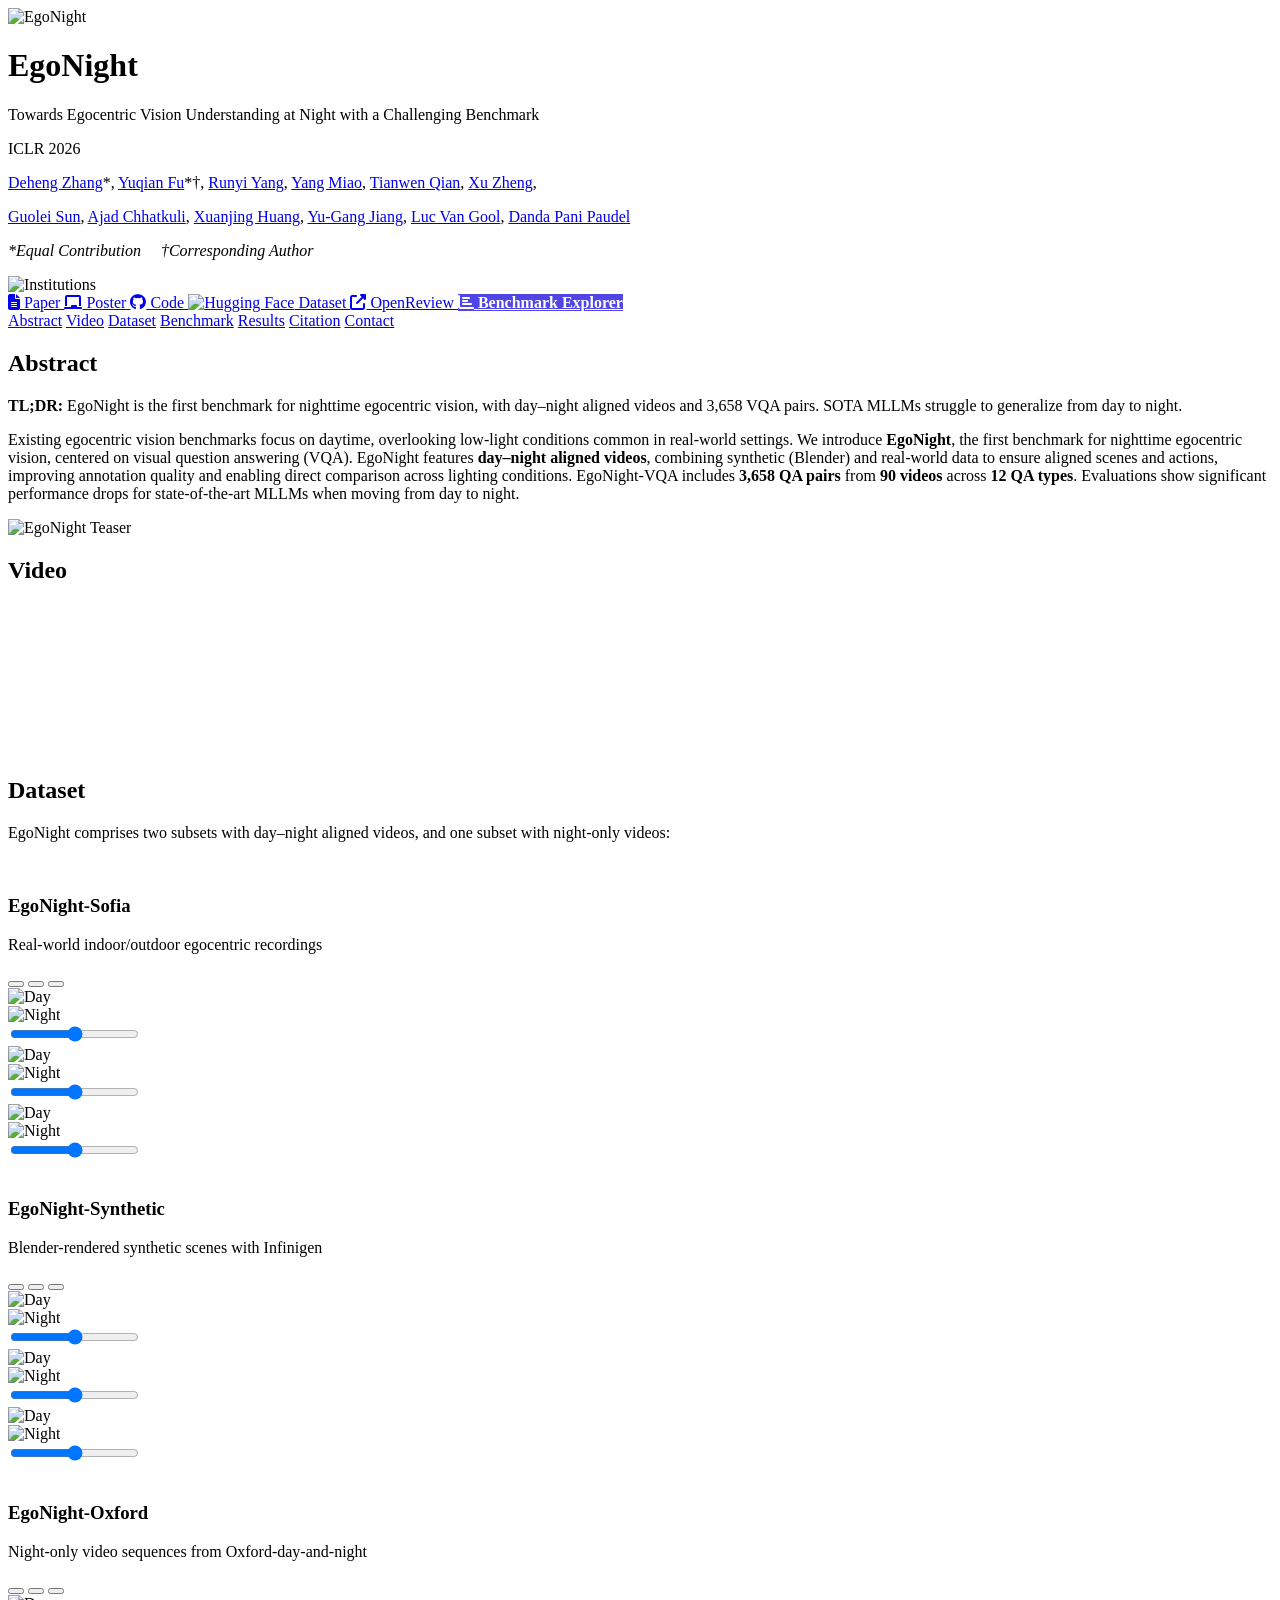
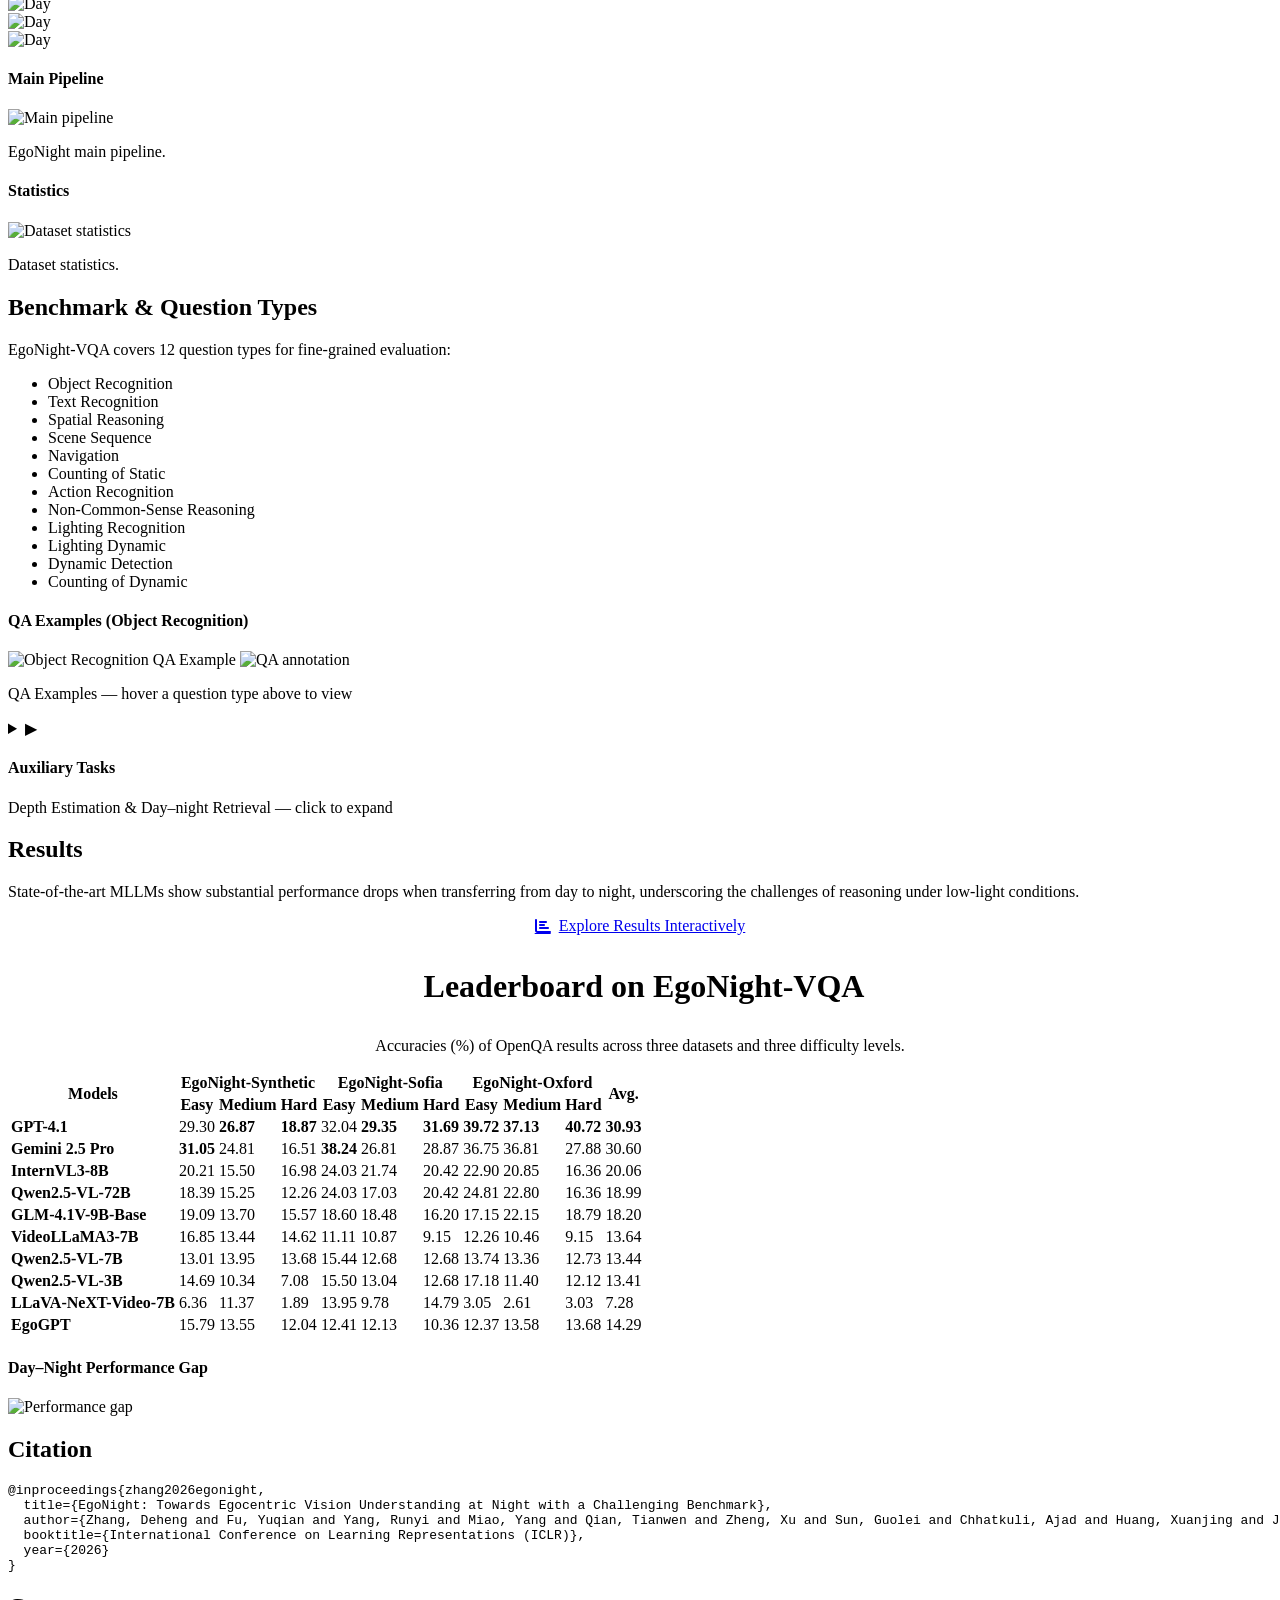
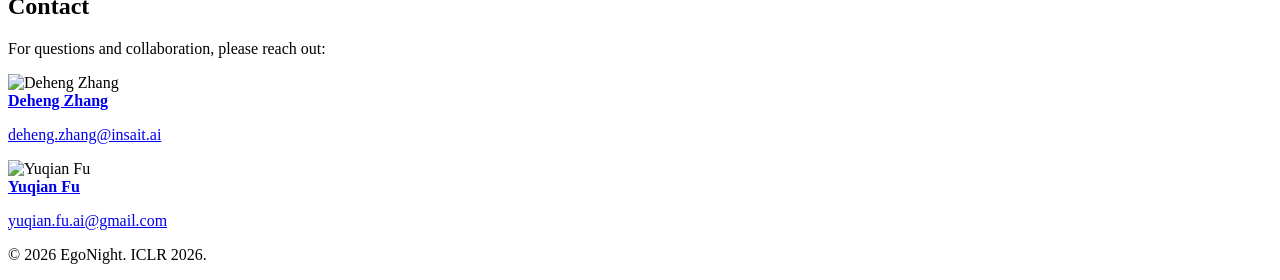
==== index.html @ ee456f4e "Update index.html" ====
<!DOCTYPE html>
<html lang="en">
<head>
  <meta charset="UTF-8">
  <meta name="viewport" content="width=device-width, initial-scale=1.0">
  <title>EgoNight: Towards Egocentric Vision Understanding at Night</title>
  <link rel="icon" href="fig/icon.png" type="image/png">
  <link rel="stylesheet" href="style.css?v=2">
  <link href="https://fonts.googleapis.com/css2?family=Inter:wght@400;500;600;700&display=swap" rel="stylesheet">
  <link rel="stylesheet" href="https://cdnjs.cloudflare.com/ajax/libs/font-awesome/6.5.1/css/all.min.css">
</head>
<body>
  <!-- Hero Section -->
  <header class="hero">
    <div class="hero-content">
      <div class="hero-title-row">
        <img src="fig/icon.png" alt="EgoNight" class="hero-logo">
        <h1>EgoNight</h1>
      </div>
      <p class="hero-subtitle">Towards Egocentric Vision Understanding at Night with a Challenging Benchmark</p>
      <p class="hero-venues">ICLR 2026</p>
      <div class="hero-authors">
        <p><a href="https://dehezhang2.github.io/">Deheng Zhang</a>*, <a href="https://yuqianfu.com/">Yuqian Fu</a>*&dagger;, <a href="https://runyiyang.github.io/">Runyi Yang</a>, <a href="https://y9miao.github.io/">Yang Miao</a>, <a href="https://qiantianwen.github.io/">Tianwen Qian</a>, <a href="https://zhengxujosh.github.io/">Xu Zheng</a>,</p>
        <p><a href="https://guoleisun.github.io/">Guolei Sun</a>, <a href="https://ajadchhatkuli.github.io/">Ajad Chhatkuli</a>, <a href="https://xuanjing-huang.github.io/">Xuanjing Huang</a>, <a href="https://fvl.fudan.edu.cn/people/yugangjiang/">Yu-Gang Jiang</a>, <a href="https://insait.ai/prof-luc-van-gool/">Luc Van Gool</a>, <a href="https://insait.ai/dr-danda-paudel/">Danda Pani Paudel</a></p>
      </div>
      <p class="hero-affiliation"><em>*Equal Contribution &nbsp; &nbsp; &dagger;Corresponding Author</em></p>
      <img src="fig/institute.png" alt="Institutions" class="institute-logo">
      <div class="links">
        <a href="https://arxiv.org/abs/2510.06218" class="link-btn paper" target="_blank">
          <i class="fas fa-file-alt"></i>
          Paper
        </a>
        <a href="poster.html" class="link-btn poster" target="_blank">
          <i class="fas fa-chalkboard"></i>
          Poster
        </a>
        <a href="https://github.com/insait-institute/EgoNight" class="link-btn code" target="_blank">
          <i class="fab fa-github"></i>
          Code
        </a>
        <a href="https://huggingface.co/datasets/INSAIT-Institute/EgoNight/" class="link-btn benchmark" target="_blank">
          <img src="https://huggingface.co/datasets/huggingface/brand-assets/resolve/main/hf-logo.svg" alt="Hugging Face" class="link-btn-logo" width="20" height="20"/>
          Dataset
        </a>
        <a href="https://openreview.net/forum?id=DKD4QbOKBN" class="link-btn openreview" target="_blank">
          <i class="fas fa-external-link-alt"></i>
          OpenReview
        </a>
        <a href="benchmark.html" class="link-btn" style="background:#4f46e5;border:none;color:#fff;font-weight:600;" target="_blank">
          <i class="fas fa-chart-bar"></i>
          Benchmark Explorer
        </a>
      </div>
    </div>
  </header>

  <!-- Navigation -->
  <nav class="nav">
    <a href="#abstract">Abstract</a>
    <a href="#video">Video</a>
    <a href="#dataset">Dataset</a>
    <a href="#benchmark">Benchmark</a>
    <a href="#results">Results</a>
    <a href="#citation">Citation</a>
    <a href="#contact">Contact</a>
  </nav>

  <main>
    <!-- Abstract -->
    <section id="abstract" class="section scroll-reveal revealed">
      <h2>Abstract</h2>
      <p class="tldr"><strong>TL;DR:</strong> EgoNight is the first benchmark for nighttime egocentric vision, with day–night aligned videos and 3,658 VQA pairs. SOTA MLLMs struggle to generalize from day to night.</p>
<p>Existing egocentric vision benchmarks focus on daytime, overlooking low-light conditions common in real-world settings. We introduce <strong>EgoNight</strong>, the first benchmark for nighttime egocentric vision, centered on visual question answering (VQA). EgoNight features <strong>day–night aligned videos</strong>, combining synthetic (Blender) and real-world data to ensure aligned scenes and actions, improving annotation quality and enabling direct comparison across lighting conditions. EgoNight-VQA includes <strong>3,658 QA pairs</strong> from <strong>90 videos</strong> across <strong>12 QA types</strong>. Evaluations show significant performance drops for state-of-the-art MLLMs when moving from day to night.</p>
      <div class="teaser">
        <img src="fig/teaser_v3.png" alt="EgoNight Teaser" class="teaser-img" style="width: 105%; max-width: 900px;">
      </div>
    </section>

    <!-- Video -->
    <section id="video" class="section scroll-reveal">
      <h2>Video</h2>
      <div class="video-container">
        <iframe
          src="https://www.youtube.com/embed/exv3Sx1DAyY"
          title="EgoNight Video"
          frameborder="0"
          allow="accelerometer; autoplay; clipboard-write; encrypted-media; gyroscope; picture-in-picture; web-share"
          allowfullscreen>
        </iframe>
      </div>
    </section>

    <!-- Dataset -->
    <section id="dataset" class="section scroll-reveal">
      <h2>Dataset</h2>
      <p>EgoNight comprises two subsets with day&ndash;night aligned videos, and one subset with night-only videos:</p>
      <div class="dataset-grid">
        <div class="dataset-card-wrapper">
          <div class="dataset-card">
            <div class="dataset-card-content">
              <img src="fig/alexander-nevsky-cathedral.png" alt="" class="dataset-icon" aria-hidden="true">
              <h3>EgoNight-Sofia</h3>
              <p>Real-world indoor/outdoor egocentric recordings</p>
            </div>
            <div class="dataset-card-expand">
            <div class="dataset-tab-dots">
              <button type="button" class="dataset-tab-dot active" aria-label="Overview" data-tab="0"></button>
              <button type="button" class="dataset-tab-dot" aria-label="Day view" data-tab="1"></button>
              <button type="button" class="dataset-tab-dot" aria-label="Night view" data-tab="2"></button>
            </div>
            <div class="dataset-tab-panels">
              <div class="dataset-tab-panel active">
                <div class="comparison-slider">
                  <img src="fig/Apartment1_day.gif" alt="Day" class="comparison-slider-before">
                  <div class="comparison-slider-after">
                    <img src="fig/Apartment1_night.gif" alt="Night" class="comparison-slider-img">
                  </div>
                  <input type="range" min="0" max="100" value="50" class="comparison-slider-input" aria-label="Compare Day and Night">
                  <div class="comparison-slider-handle"></div>
                </div>
              </div>
              <div class="dataset-tab-panel">
                <div class="comparison-slider">
                  <img src="fig/Sofia_day.gif" alt="Day" class="comparison-slider-before">
                  <div class="comparison-slider-after">
                    <img src="fig/Sofia_night.gif" alt="Night" class="comparison-slider-img">
                  </div>
                  <input type="range" min="0" max="100" value="50" class="comparison-slider-input" aria-label="Compare Day and Night">
                  <div class="comparison-slider-handle"></div>
                </div>
              </div>
              <div class="dataset-tab-panel">
                <div class="comparison-slider">
                  <img src="fig/grocery_day.gif" alt="Day" class="comparison-slider-before">
                  <div class="comparison-slider-after">
                    <img src="fig/grocery_night.gif" alt="Night" class="comparison-slider-img">
                  </div>
                  <input type="range" min="0" max="100" value="50" class="comparison-slider-input" aria-label="Compare Day and Night">
                  <div class="comparison-slider-handle"></div>
                </div>
              </div>
            </div>
            </div>
          </div>
        </div>
        <div class="dataset-card-wrapper">
          <div class="dataset-card">
            <div class="dataset-card-content">
              <img src="fig/game-console.png" alt="" class="dataset-icon" aria-hidden="true">
              <h3>EgoNight-Synthetic</h3>
              <p>Blender-rendered synthetic scenes with Infinigen</p>
            </div>
            <div class="dataset-card-expand">
            <div class="dataset-tab-dots">
              <button type="button" class="dataset-tab-dot active" aria-label="Overview" data-tab="0"></button>
              <button type="button" class="dataset-tab-dot" aria-label="Day view" data-tab="1"></button>
              <button type="button" class="dataset-tab-dot" aria-label="Night view" data-tab="2"></button>
            </div>
            <div class="dataset-tab-panels">
              <div class="dataset-tab-panel active">
                <div class="comparison-slider">
                  <img src="fig/synthetic1_day.gif" alt="Day" class="comparison-slider-before">
                  <div class="comparison-slider-after">
                    <img src="fig/synthetic1_night.gif" alt="Night" class="comparison-slider-img">
                  </div>
                  <input type="range" min="0" max="100" value="50" class="comparison-slider-input" aria-label="Compare Day and Night">
                  <div class="comparison-slider-handle"></div>
                </div>
              </div>
              <div class="dataset-tab-panel">
                <div class="comparison-slider">
                  <img src="fig/synthetic2_day.gif" alt="Day" class="comparison-slider-before">
                  <div class="comparison-slider-after">
                    <img src="fig/synthetic2_night.gif" alt="Night" class="comparison-slider-img">
                  </div>
                  <input type="range" min="0" max="100" value="50" class="comparison-slider-input" aria-label="Compare Day and Night">
                  <div class="comparison-slider-handle"></div>
                </div>
              </div>
              <div class="dataset-tab-panel">
                <div class="comparison-slider">
                  <img src="fig/synthetic3_day.gif" alt="Day" class="comparison-slider-before">
                  <div class="comparison-slider-after">
                    <img src="fig/synthetic3_night.gif" alt="Night" class="comparison-slider-img">
                  </div>
                  <input type="range" min="0" max="100" value="50" class="comparison-slider-input" aria-label="Compare Day and Night">
                  <div class="comparison-slider-handle"></div>
                </div>
              </div>
            </div>
            </div>
          </div>
        </div>
        <div class="dataset-card-wrapper">
          <div class="dataset-card">
            <div class="dataset-card-content">
              <img src="fig/oxford.png" alt="" class="dataset-icon" aria-hidden="true">
              <h3>EgoNight-Oxford</h3>
              <p>Night-only video sequences from Oxford-day-and-night</p>
            </div>
            <div class="dataset-card-expand">
            <div class="dataset-tab-dots">
              <button type="button" class="dataset-tab-dot active" aria-label="Overview" data-tab="0"></button>
              <button type="button" class="dataset-tab-dot" aria-label="Day view" data-tab="1"></button>
              <button type="button" class="dataset-tab-dot" aria-label="Night view" data-tab="2"></button>
            </div>
            <div class="dataset-tab-panels">
              <div class="dataset-tab-panel active">
                <div class="comparison-slider">
                  <img src="fig/oxford1_night.gif" alt="Day" class="comparison-slider-before">
                  <!-- <div class="comparison-slider-after">
                    <img src="fig/teaser_v3.png" alt="Night" class="comparison-slider-img">
                  </div>
                  <input type="range" min="0" max="100" value="50" class="comparison-slider-input" aria-label="Compare Day and Night">
                  <div class="comparison-slider-handle"></div> -->
                </div>
              </div>
              <div class="dataset-tab-panel">
                <div class="comparison-slider">
                  <img src="fig/oxford2_night.gif" alt="Day" class="comparison-slider-before">
                  <!-- <div class="comparison-slider-after">
                    <img src="fig/teaser_v3.png" alt="Night" class="comparison-slider-img">
                  </div>
                  <input type="range" min="0" max="100" value="50" class="comparison-slider-input" aria-label="Compare Day and Night">
                  <div class="comparison-slider-handle"></div> -->
                </div>
              </div>
              <div class="dataset-tab-panel">
                <div class="comparison-slider">
                  <img src="fig/oxford3_night.gif" alt="Day" class="comparison-slider-before">
                  <!-- <div class="comparison-slider-after">
                    <img src="fig/teaser_v3.png" alt="Night" class="comparison-slider-img">
                  </div>
                  <input type="range" min="0" max="100" value="50" class="comparison-slider-input" aria-label="Compare Day and Night">
                  <div class="comparison-slider-handle"></div> -->
                </div>
              </div>
            </div>
            </div>
          </div>
        </div>
        
      </div>
      <div class="figure-block">
        <h4>Main Pipeline</h4>
        <img src="fig/main_pipeline.png" alt="Main pipeline" class="wide-img">
        <p class="caption">EgoNight main pipeline.</p>
      </div>
      <div class="figure-block">
        <h4>Statistics</h4>
        <img src="fig/statistics.png" alt="Dataset statistics" class="wide-img">
        <p class="caption">Dataset statistics.</p>
      </div>
      <!-- <div class="figure-block">
        <h4>QA Examples</h4>
        <div class="figure-row">
          <div>
            <img src="fig/QA_examples_Sofia.png" alt="Sofia QA examples" class="figure-img small">
            <p class="caption">EgoNight-Sofia</p>
          </div>
          <div>
            <img src="fig/QA_examples_synthetic.png" alt="Synthetic QA examples" class="figure-img small">
            <p class="caption">EgoNight-Synthetic</p>
          </div>
        </div>
      </div> -->
      <!-- <div class="figure-block">
        <img src="fig/more_synthetic.png" alt="Synthetic examples" class="wide-img">
        <p class="caption">More synthetic day&ndash;night examples.</p>
      </div> -->
    </section>

    <!-- Benchmark -->
    <section id="benchmark" class="section scroll-reveal">
      <h2>Benchmark & Question Types</h2>
      <p>EgoNight-VQA covers 12 question types for fine-grained evaluation:</p>
      <div class="qa-examples-block">
        <ul class="qa-types">
          <li data-qa-image="fig/qa_example_object_recognition.png" class="qa-type-active" >Object Recognition</li>
          <li data-qa-image="fig/qa_example_text_recognition.png" >Text Recognition</li>
          <li data-qa-image="fig/qa_example_spatial_reasoning.png" >Spatial Reasoning</li>
          <li data-qa-image="fig/qa_example_scene_sequence.png" >Scene Sequence</li>
          <li data-qa-image="fig/qa_example_navigation.png" >Navigation</li>
          <li data-qa-image="fig/qa_example_counting_of_static.png" >Counting of Static</li>
          <li data-qa-image="fig/qa_example_action_recognition.png" >Action Recognition</li>
          <li data-qa-image="fig/qa_example_non_common.png" >Non-Common-Sense Reasoning</li>
          <li data-qa-image="fig/qa_example_light_recognition.png" >Lighting Recognition</li>
          <li data-qa-image="fig/qa_example_light_dynamic.png" >Lighting Dynamic</li>
          <li data-qa-image="fig/qa_example_dynamic_detection.png" >Dynamic Detection</li>
          <li data-qa-image="fig/qa_example_counting_of_dynamic.png" >Counting of Dynamic</li>
        </ul>
        <div class="figure-block qa-examples-figure">
          <h4>QA Examples <span class="qa-example-current" id="qa-example-current">(Object Recognition)</span></h4>
          <img src="fig/qa_example_object_recognition.png" alt="Object Recognition QA Example" class="wide-img qa-example-img" data-qa-image="fig/qa_example_object_recognition.png">
          <img src="fig/qa_example_text_recognition.png" alt="Text Recognition QA Example" class="wide-img qa-example-img" data-qa-image="fig/qa_example_text_recognition.png" hidden>
          <img src="fig/qa_example_spatial_reasoning.png" alt="Spatial Reasoning QA Example" class="wide-img qa-example-img" data-qa-image="fig/qa_example_spatial_reasoning.png" hidden>
          <img src="fig/qa_example_scene_sequence.png" alt="Scene Sequence QA Example" class="wide-img qa-example-img" data-qa-image="fig/qa_example_scene_sequence.png" hidden>
          <img src="fig/qa_example_navigation.png" alt="Navigation QA Example" class="wide-img qa-example-img" data-qa-image="fig/qa_example_navigation.png" hidden>
          <img src="fig/qa_example_counting_of_static.png" alt="Counting of Static QA Example" class="wide-img qa-example-img" data-qa-image="fig/qa_example_counting_of_static.png" hidden>
          <img src="fig/qa_example_action_recognition.png" alt="Action Recognition QA Example" class="wide-img qa-example-img" data-qa-image="fig/qa_example_action_recognition.png" hidden>
          <img src="fig/qa_example_non_common.png" alt="Non-Common-Sense Reasoning QA Example" class="wide-img qa-example-img" data-qa-image="fig/qa_example_non_common.png" hidden>
          <img src="fig/qa_example_light_recognition.png" alt="Lighting Recognition QA Example" class="wide-img qa-example-img" data-qa-image="fig/qa_example_light_recognition.png" hidden>
          <img src="fig/qa_example_light_dynamic.png" alt="Lighting Dynamic QA Example" class="wide-img qa-example-img" data-qa-image="fig/qa_example_light_dynamic.png" hidden>
          <img src="fig/qa_example_dynamic_detection.png" alt="Dynamic Detection QA Example" class="wide-img qa-example-img" data-qa-image="fig/qa_example_dynamic_detection.png" hidden>
          <img src="fig/qa_example_counting_of_dynamic.png" alt="Counting of Dynamic QA Example" class="wide-img qa-example-img" data-qa-image="fig/qa_example_counting_of_dynamic.png" hidden>
          <img src="fig/qa_example_annotation.png" alt="QA annotation" class="wide-img qa-example-annotation">
          <p class="caption">QA Examples — hover a question type above to view</p>
        </div>
      </div>
      <details class="collapsible-block figure-block">
        <summary class="collapsible-summary">
          <span class="collapsible-title-row">
            <span class="collapsible-arrow">▶</span>
            <h4>Auxiliary Tasks</h4>
          </span>
          <span class="collapsible-hint">Depth Estimation &amp; Day–night Retrieval — click to expand</span>
        </summary>
        <div class="collapsible-content">
          <p>
            Beyond VQA, EgoNight introduces two auxiliary tasks: <strong>egocentric depth estimation at night</strong> and <strong>day&ndash;night correspondence retrieval</strong> (evaluated on EgoNight-Synthetic only for depth, with ground-truth available from Blender-rendered scenes).
          </p>

          <h4 style="margin-top: 2rem;">Depth Estimation</h4>
          <p>
            We estimate scene geometry from monocular egocentric frames by predicting depth and inpainting regions occluded by the wearer, yielding a complete background depth map.
          </p>
          <div class="figure-row">
            <div class="figure-col">
              <img src="fig/Depth_synthetic.png" alt="Synthetic depth estimation" class="figure-img">
              <p class="caption">Egocentric depth estimation at night on EgoNight-Synthetic.</p>
            </div>
          </div>

          <h4 style="margin-top: 2rem;">Retrieval (Spatial &amp; Temporal)</h4>
          <p>
            We perform cross-condition (day&ndash;night) retrieval using features robust to illumination changes: <strong>spatial retrieval</strong> matches frames from the same location, while <strong>temporal retrieval</strong> aligns frames corresponding to the same moment in time.
          </p>
          <div class="figure-row">
            <div class="figure-col">
              <img src="fig/SpatialRetrievalQualitative.png" alt="Spatial retrieval" class="figure-img">
              <p class="caption">Day&ndash;night correspondence retrieval qualitative results.</p>
            </div>
          </div>
        </div>
      </details>
    </section>

    <!-- Results -->
    <section id="results" class="section section--wide scroll-reveal">
      <h2>Results</h2>
      <p>State-of-the-art MLLMs show substantial performance drops when transferring from day to night, underscoring the challenges of reasoning under low-light conditions.</p>
      
      <div style="text-align:center;margin-bottom:1rem">
        <a href="benchmark.html" class="btn" target="_blank" style="display:inline-flex;align-items:center;gap:8px;">
          <i class="fas fa-chart-bar"></i> Explore Results Interactively
        </a>
      </div>
      <div class="table-card scroll-animate">
        <div class="table-header">
          <h3 style="font-size: 2rem; display: flex; align-items: center; justify-content: center; gap: 0.5rem;"><img src="fig/icon.png" alt="" class="leaderboard-logo" aria-hidden="true">Leaderboard on EgoNight-VQA</h3>
          <p class="table-caption" style="text-align:center;">Accuracies (%) of OpenQA results across three datasets and three difficulty levels.</p>
        </div>
        <div class="table-wrapper">
          <table class="results-table">
            <colgroup>
              <col class="col-models">
              <col class="col-easy">
              <col class="col-mid">
              <col class="col-hard">
              <col class="col-easy">
              <col class="col-mid">
              <col class="col-hard">
              <col class="col-easy">
              <col class="col-mid">
              <col class="col-hard">
              <col class="col-avg">
            </colgroup>
            <thead>
              <tr>
                <th rowspan="2" class="col-models">Models</th>
                <th colspan="3" class="col-group"><img src="fig/game-console.png" alt="" class="dataset-header-icon">EgoNight-Synthetic</th>
                <th colspan="3" class="col-group"><img src="fig/alexander-nevsky-cathedral.png" alt="" class="dataset-header-icon">EgoNight-Sofia</th>
                <th colspan="3" class="col-group"><img src="fig/oxford.png" alt="" class="dataset-header-icon">EgoNight-Oxford</th>
                <th rowspan="2" class="col-avg">Avg.</th>
              </tr>
              <tr>
                <th class="col-sub">Easy</th>
                <th class="col-sub">Medium</th>
                <th class="col-sub">Hard</th>
                <th class="col-sub">Easy</th>
                <th class="col-sub">Medium</th>
                <th class="col-sub">Hard</th>
                <th class="col-sub">Easy</th>
                <th class="col-sub">Medium</th>
                <th class="col-sub">Hard</th>
              </tr>
            </thead>
            <tbody>
              <tr class="row-closed-source best-closed">
                <td><img src="fig/chatgpt-logo-chat-gpt-icon-on-white-background-free-vector.jpg" alt="" class="model-icon"><strong>GPT-4.1</strong></td>
                <td>29.30</td>
                <td class="highlight-red"><strong>26.87</strong></td>
                <td class="highlight-red"><strong>18.87</strong></td>
                <td>32.04</td>
                <td class="highlight-red"><strong>29.35</strong></td>
                <td class="highlight-red"><strong>31.69</strong></td>
                <td class="highlight-red"><strong>39.72</strong></td>
                <td class="highlight-red"><strong>37.13</strong></td>
                <td class="highlight-red"><strong>40.72</strong></td>
                <td class="highlight-red"><strong>30.93</strong></td>
              </tr>
              <tr class="row-closed-source">
                <td><img src="fig/gemini-color.png" alt="" class="model-icon"><strong>Gemini 2.5 Pro</strong></td>
                <td class="highlight-red"><strong>31.05</strong></td>
                <td>24.81</td>
                <td>16.51</td>
                <td class="highlight-red"><strong>38.24</strong></td>
                <td>26.81</td>
                <td>28.87</td>
                <td>36.75</td>
                <td>36.81</td>
                <td>27.88</td>
                <td>30.60</td>
              </tr>
              <tr class="row-open-source best-open">
                <td><img src="fig/internvl.jpg" alt="" class="model-icon"><strong>InternVL3-8B</strong></td>
                <td class="highlight-green">20.21</td>
                <td class="highlight-green">15.50</td>
                <td class="highlight-green">16.98</td>
                <td class="highlight-green">24.03</td>
                <td class="highlight-green">21.74</td>
                <td class="highlight-green">20.42</td>
                <td>22.90</td>
                <td>20.85</td>
                <td>16.36</td>
                <td class="highlight-green">20.06</td>
              </tr>
              <tr class="row-open-source">
                <td><img src="fig/qwen-color.png" alt="" class="model-icon"><strong>Qwen2.5-VL-72B</strong></td>
                <td>18.39</td>
                <td>15.25</td>
                <td>12.26</td>
                <td class="highlight-green">24.03</td>
                <td>17.03</td>
                <td class="highlight-green">20.42</td>
                <td class="highlight-green">24.81</td>
                <td class="highlight-green">22.80</td>
                <td>16.36</td>
                <td>18.99</td>
              </tr>
              <tr class="row-open-source">
                <td><img src="fig/glm.png" alt="" class="model-icon"><strong>GLM-4.1V-9B-Base</strong></td>
                <td>19.09</td>
                <td>13.70</td>
                <td>15.57</td>
                <td>18.60</td>
                <td>18.48</td>
                <td>16.20</td>
                <td>17.15</td>
                <td>22.15</td>
                <td class="highlight">18.79</td>
                <td>18.20</td>
              </tr>
              <tr class="row-open-source">
                <td><img src="fig/llama.png" alt="" class="model-icon"><strong>VideoLLaMA3-7B</strong></td>
                <td>16.85</td>
                <td>13.44</td>
                <td>14.62</td>
                <td>11.11</td>
                <td>10.87</td>
                <td>9.15</td>
                <td>12.26</td>
                <td>10.46</td>
                <td>9.15</td>
                <td>13.64</td>
              </tr>
              <tr class="row-open-source">
                <td><img src="fig/qwen-color.png" alt="" class="model-icon"><strong>Qwen2.5-VL-7B</strong></td>
                <td>13.01</td>
                <td>13.95</td>
                <td>13.68</td>
                <td>15.44</td>
                <td>12.68</td>
                <td>12.68</td>
                <td>13.74</td>
                <td>13.36</td>
                <td>12.73</td>
                <td>13.44</td>
              </tr>
              <tr class="row-open-source">
                <td><img src="fig/qwen-color.png" alt="" class="model-icon"><strong>Qwen2.5-VL-3B</strong></td>
                <td>14.69</td>
                <td>10.34</td>
                <td>7.08</td>
                <td>15.50</td>
                <td>13.04</td>
                <td>12.68</td>
                <td>17.18</td>
                <td>11.40</td>
                <td>12.12</td>
                <td>13.41</td>
              </tr>
              <tr class="row-open-source">
                <td><img src="fig/llava.webp" alt="" class="model-icon"><strong>LLaVA-NeXT-Video-7B</strong></td>
                <td>6.36</td>
                <td>11.37</td>
                <td>1.89</td>
                <td>13.95</td>
                <td>9.78</td>
                <td>14.79</td>
                <td>3.05</td>
                <td>2.61</td>
                <td>3.03</td>
                <td>7.28</td>
              </tr>
              <tr class="row-egocentric best-egocentric">
                <td><img src="fig/egogpt.png" alt="" class="model-icon"><strong>EgoGPT</strong></td>
                <td class="highlight-blue">15.79</td>
                <td class="highlight-blue">13.55</td>
                <td class="highlight-blue">12.04</td>
                <td class="highlight-blue">12.41</td>
                <td class="highlight-blue">12.13</td>
                <td class="highlight-blue">10.36</td>
                <td class="highlight-blue">12.37</td>
                <td class="highlight-blue">13.58</td>
                <td class="highlight-blue">13.68</td>
                <td class="highlight-blue">14.29</td>
              </tr>
            </tbody>
          </table>
        </div>
      </div>

      <div class="figure-block">
        <h4>Day&ndash;Night Performance Gap</h4>
        <img src="fig/new_gap.png" alt="Performance gap" class="wide-img">
      </div>
    </section>

    <!-- Citation -->
    <section id="citation" class="section scroll-reveal">
      <h2>Citation</h2>
      <pre class="bibtex"><code>@inproceedings{zhang2026egonight,
  title={EgoNight: Towards Egocentric Vision Understanding at Night with a Challenging Benchmark},
  author={Zhang, Deheng and Fu, Yuqian and Yang, Runyi and Miao, Yang and Qian, Tianwen and Zheng, Xu and Sun, Guolei and Chhatkuli, Ajad and Huang, Xuanjing and Jiang, Yu-Gang and Van Gool, Luc and Paudel, Danda Pani},
  booktitle={International Conference on Learning Representations (ICLR)},
  year={2026}
}</code></pre>
    </section>

    <!-- Contact -->
    <section id="contact" class="section scroll-reveal">
      <h2>Contact</h2>
      <p>For questions and collaboration, please reach out:</p>
      <div class="contact-grid">
        <div class="contact-card">
          <img src="https://dehezhang2.github.io/images/profile.png" alt="Deheng Zhang" class="contact-photo">
          <div class="contact-info">
            <strong><a href="https://dehezhang2.github.io/">Deheng Zhang</a></strong>
            <p><a href="mailto:deheng.zhang@insait.ai">deheng.zhang@insait.ai</a></p>
          </div>
        </div>
        <div class="contact-card">
          <img src="https://yuqianfu.com/images/profile.png" alt="Yuqian Fu" class="contact-photo">
          <div class="contact-info">
            <strong><a href="https://yuqianfu.com/">Yuqian Fu</a></strong>
            <p><a href="mailto:yuqian.fu.ai@gmail.com">yuqian.fu.ai@gmail.com</a></p>
          </div>
        </div>
      </div>
    </section>
  </main>

  <footer>
    <p>&copy; 2026 EgoNight. ICLR 2026.</p>
  </footer>
  <script>
    (function() {
      // QA examples: hover to show corresponding image
      (function() {
        var qaItems = document.querySelectorAll('.qa-types li[data-qa-image]');
        var firstLi = qaItems[0];
        function setQaExample(li) {
          var qaCurrent = document.getElementById('qa-example-current');
          var qaImgs = document.querySelectorAll('.qa-examples-figure .qa-example-img');
          if (!li || !qaImgs.length) return;
          var src = li.getAttribute('data-qa-image');
          var label = li.textContent.trim();
          qaImgs.forEach(function(img) {
            if (img.getAttribute('data-qa-image') === src) {
              img.removeAttribute('hidden');
            } else {
              img.setAttribute('hidden', '');
            }
          });
          if (qaCurrent) qaCurrent.textContent = '(' + label + ')';
          qaItems.forEach(function(item) { item.classList.remove('qa-type-active'); });
          li.classList.add('qa-type-active');
        }
        qaItems.forEach(function(li) {
          li.addEventListener('mouseenter', function() { setQaExample(li); });
        });
        document.querySelector('.qa-types').addEventListener('mouseleave', function() {
          if (firstLi) setQaExample(firstLi);
        });
      })();

      var reveals = document.querySelectorAll('.scroll-reveal');
      var observer = new IntersectionObserver(function(entries) {
        entries.forEach(function(entry) {
          if (entry.isIntersecting) {
            entry.target.classList.add('revealed');
          }
        });
      }, { rootMargin: '0px 0px -60px 0px', threshold: 0.1 });
      reveals.forEach(function(el) { observer.observe(el); });

      // Table scroll animation
      var animates = document.querySelectorAll('.scroll-animate');
      var animateObserver = new IntersectionObserver(function(entries) {
        entries.forEach(function(entry) {
          if (entry.isIntersecting) {
            entry.target.classList.add('visible');
          }
        });
      }, { rootMargin: '0px 0px -100px 0px', threshold: 0.1 });
      animates.forEach(function(el) { animateObserver.observe(el); });

      // Dataset card tab dots
      document.querySelectorAll('.dataset-card').forEach(function(card) {
        var dots = card.querySelectorAll('.dataset-tab-dot');
        var panels = card.querySelectorAll('.dataset-tab-panel');
        dots.forEach(function(dot, i) {
          dot.addEventListener('click', function() {
            dots.forEach(function(d) { d.classList.remove('active'); });
            panels.forEach(function(p) { p.classList.remove('active'); });
            dot.classList.add('active');
            if (panels[i]) panels[i].classList.add('active');
          });
        });
      });

      // Comparison slider
      document.querySelectorAll('.comparison-slider').forEach(function(slider) {
        var input = slider.querySelector('.comparison-slider-input');
        function updateSlider() {
          slider.style.setProperty('--slider-pos', input.value + '%');
        }
        input.addEventListener('input', updateSlider);
      });

    })();
  </script>
</body>
</html>
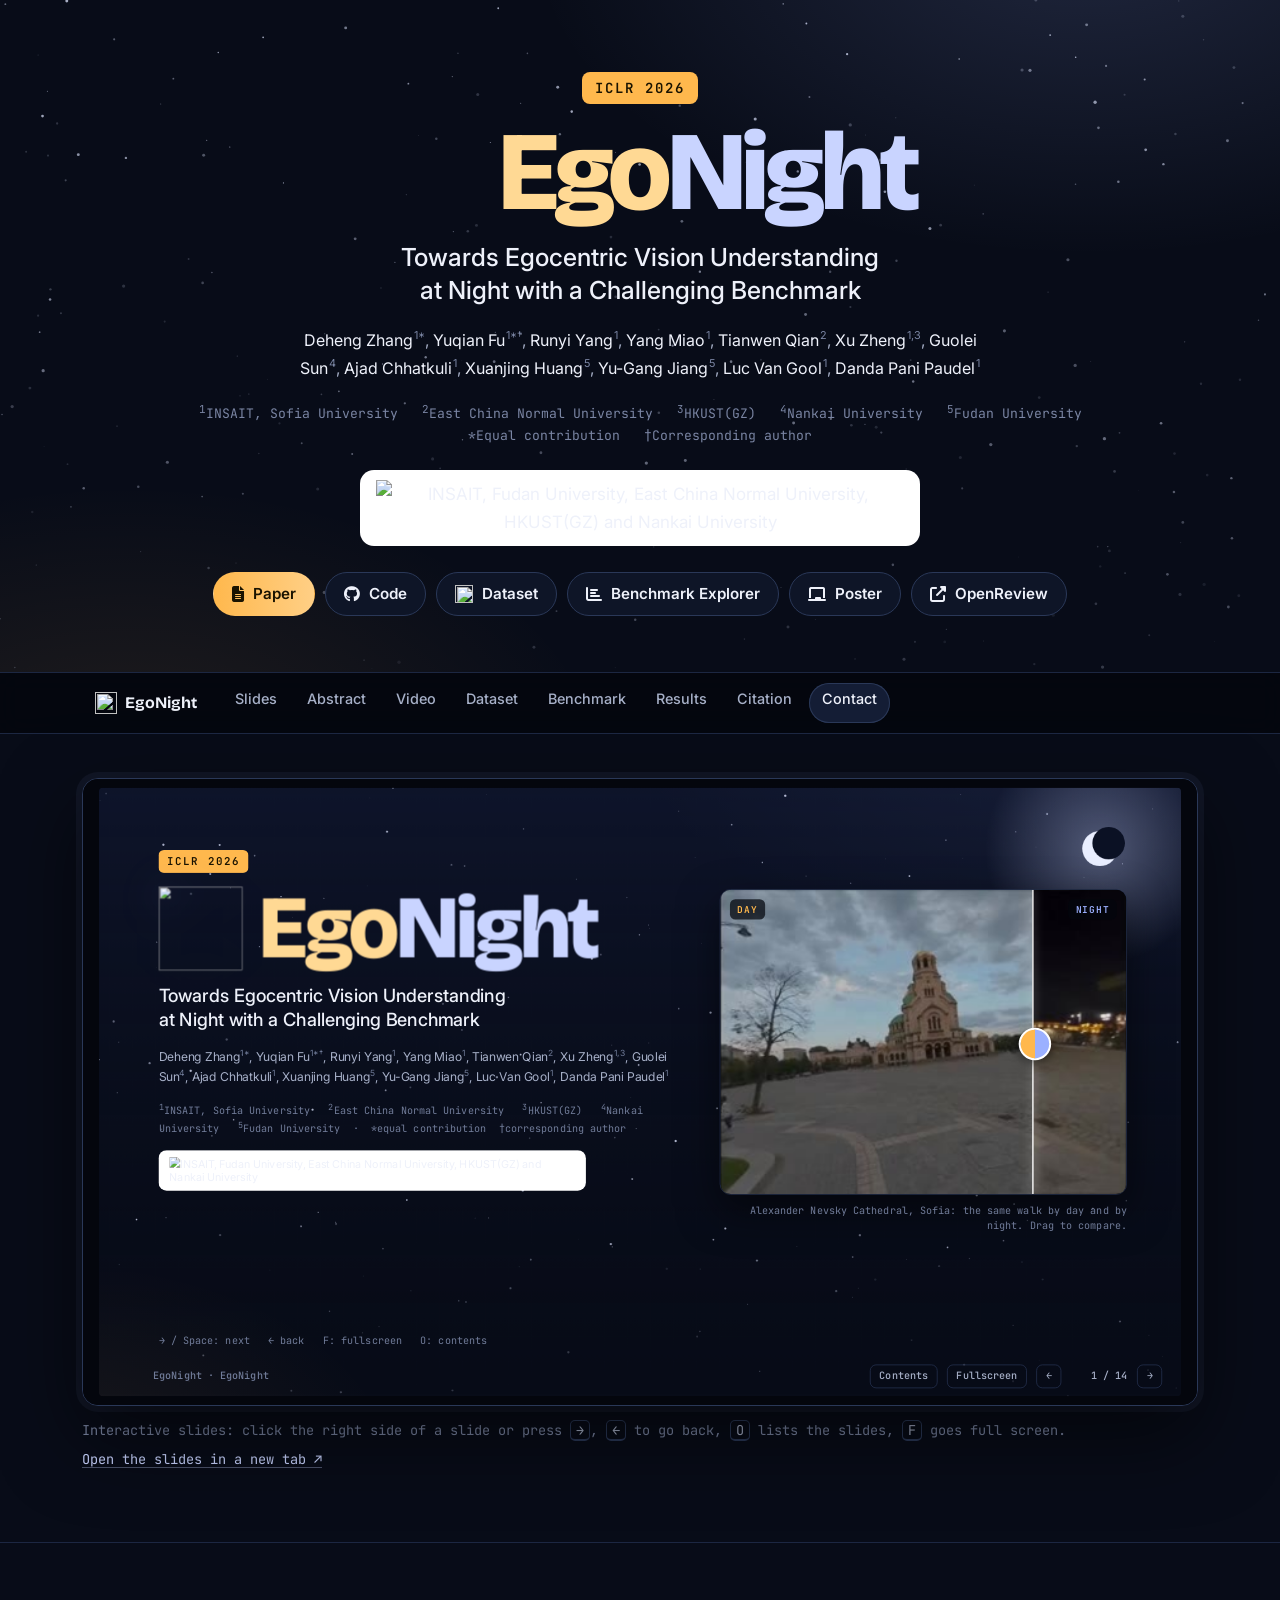
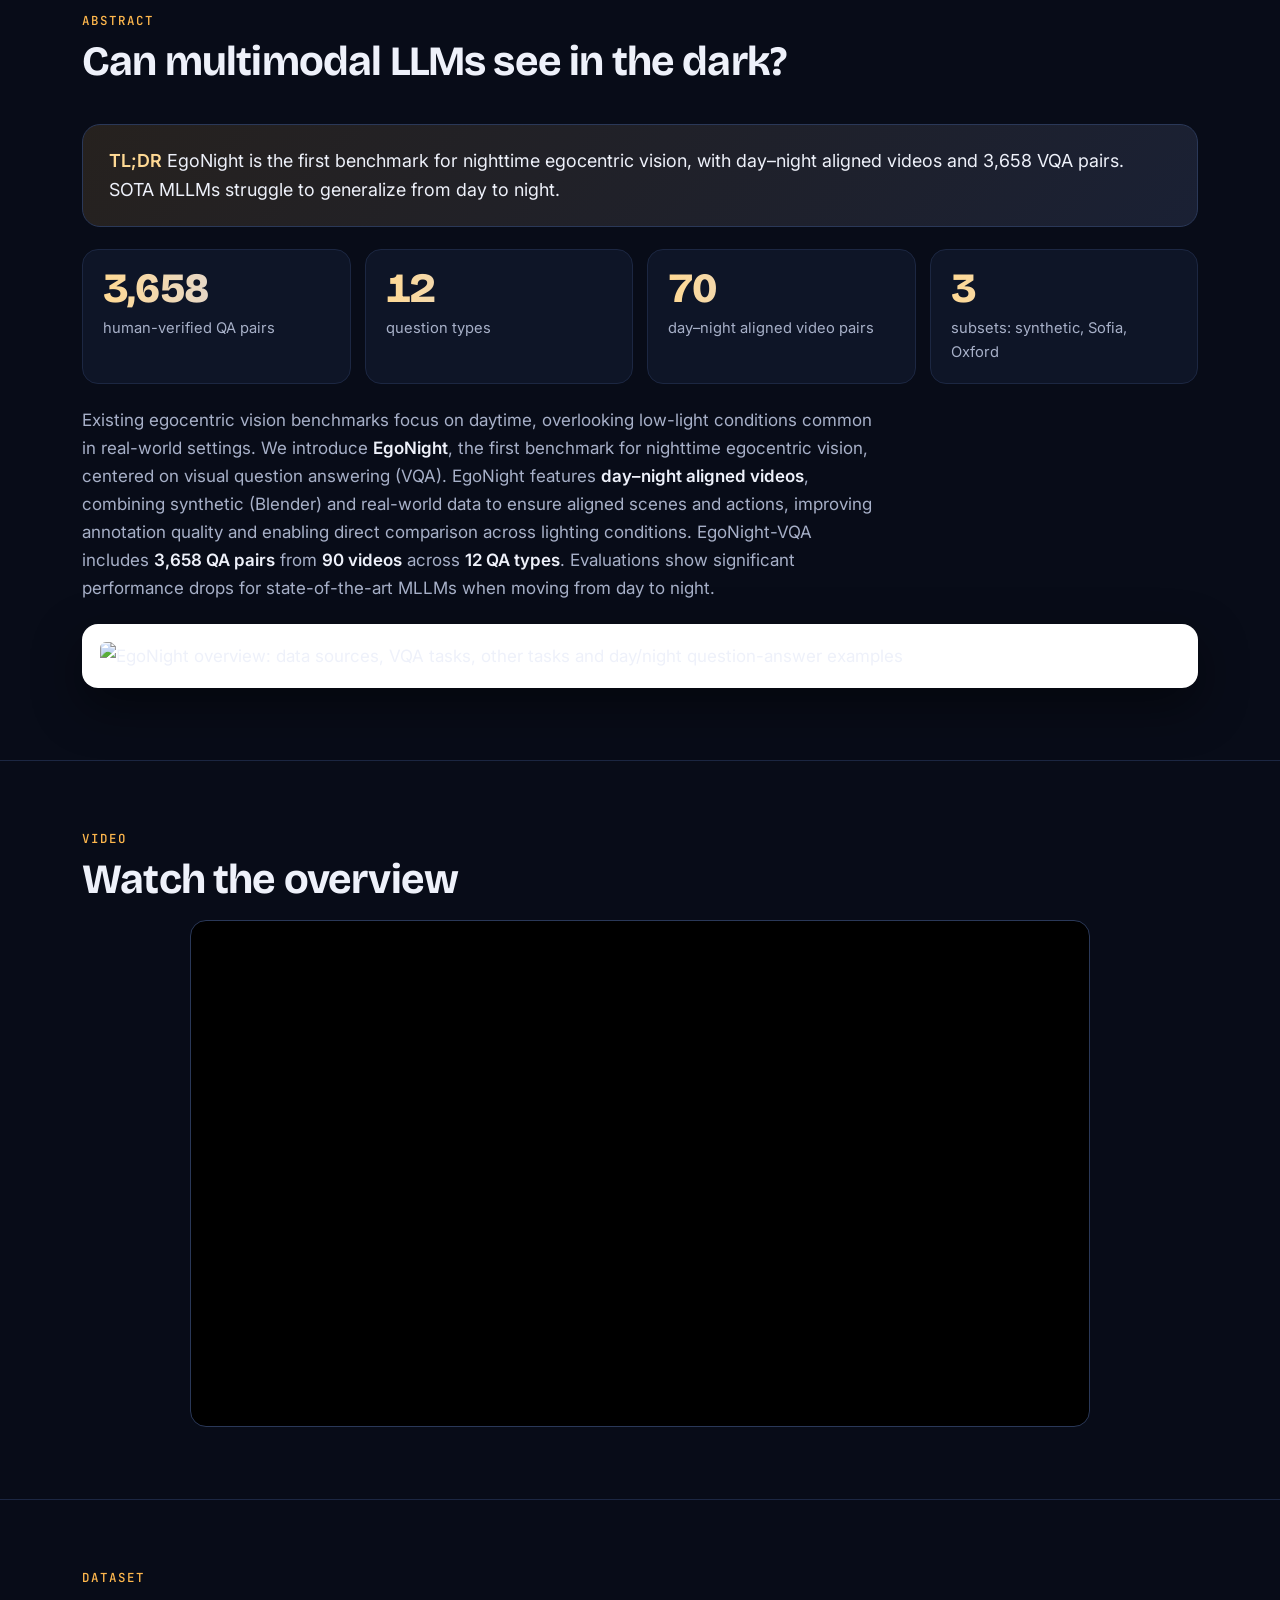
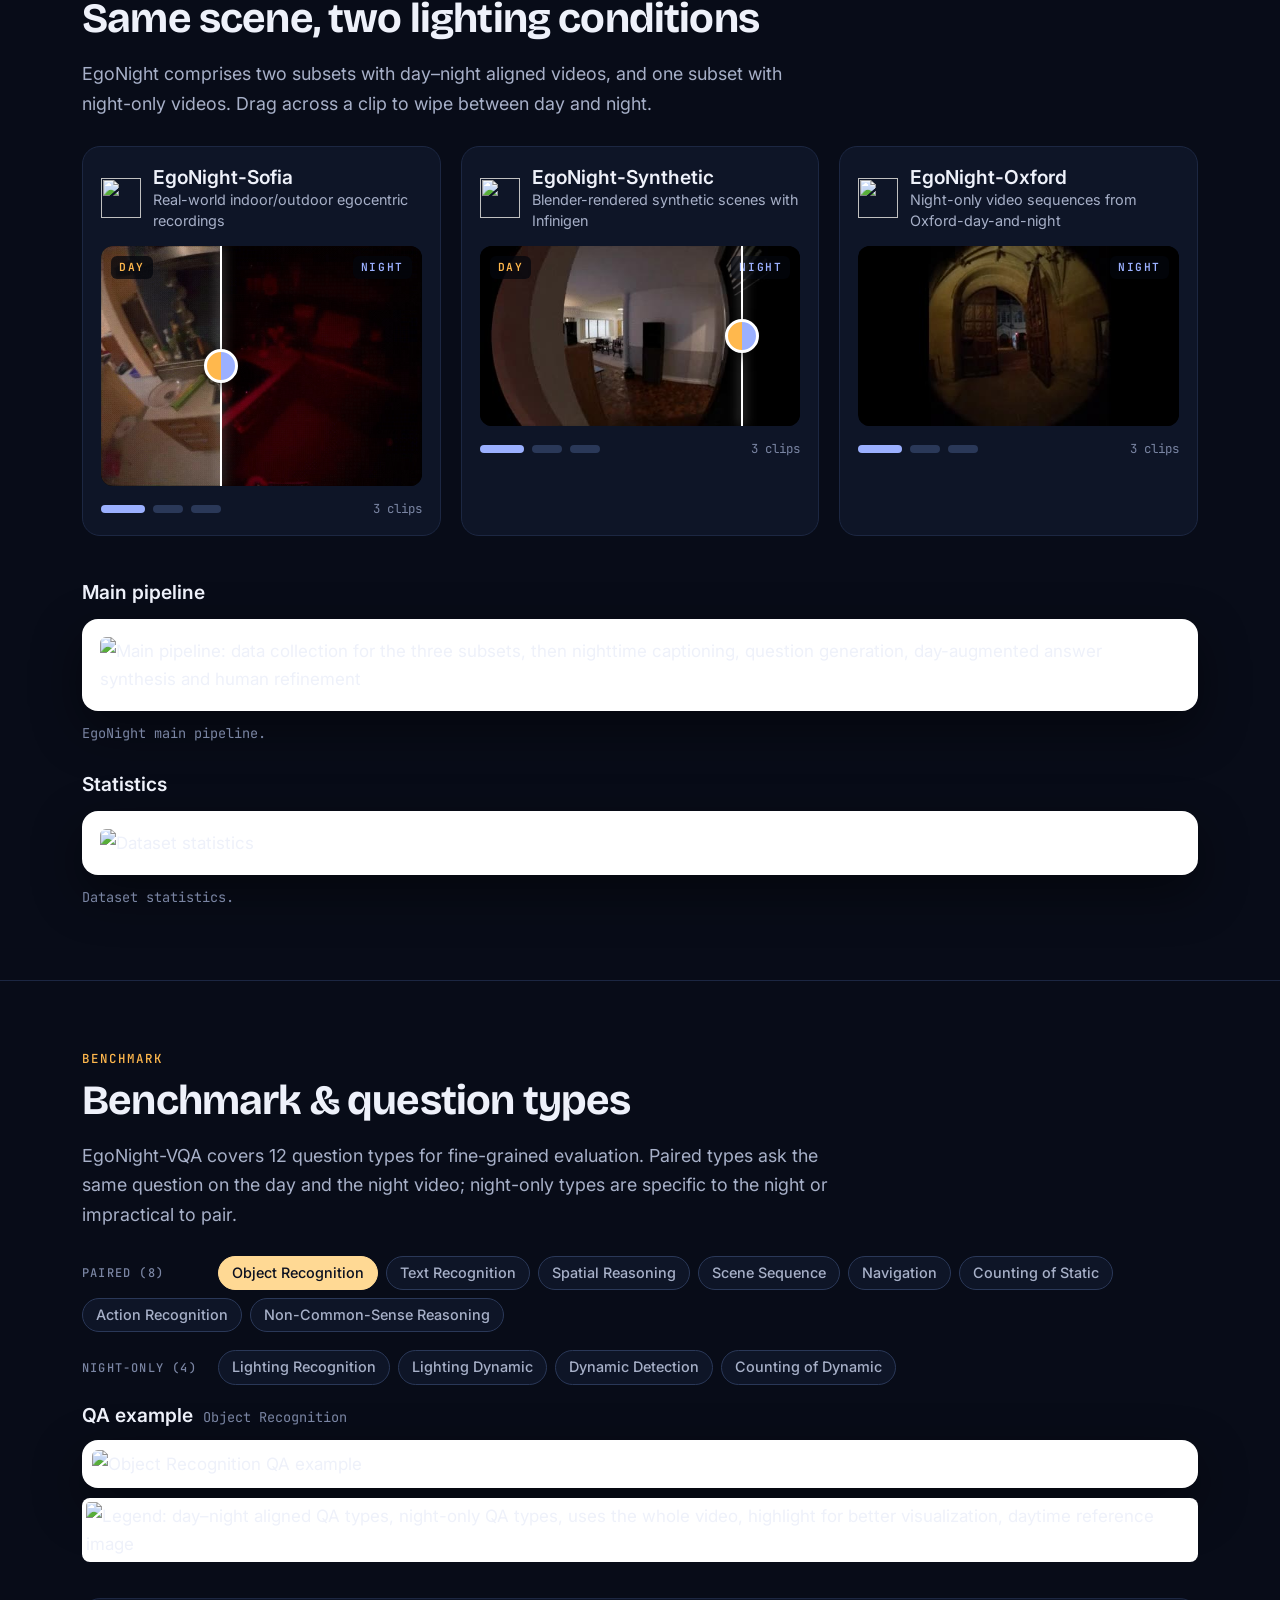
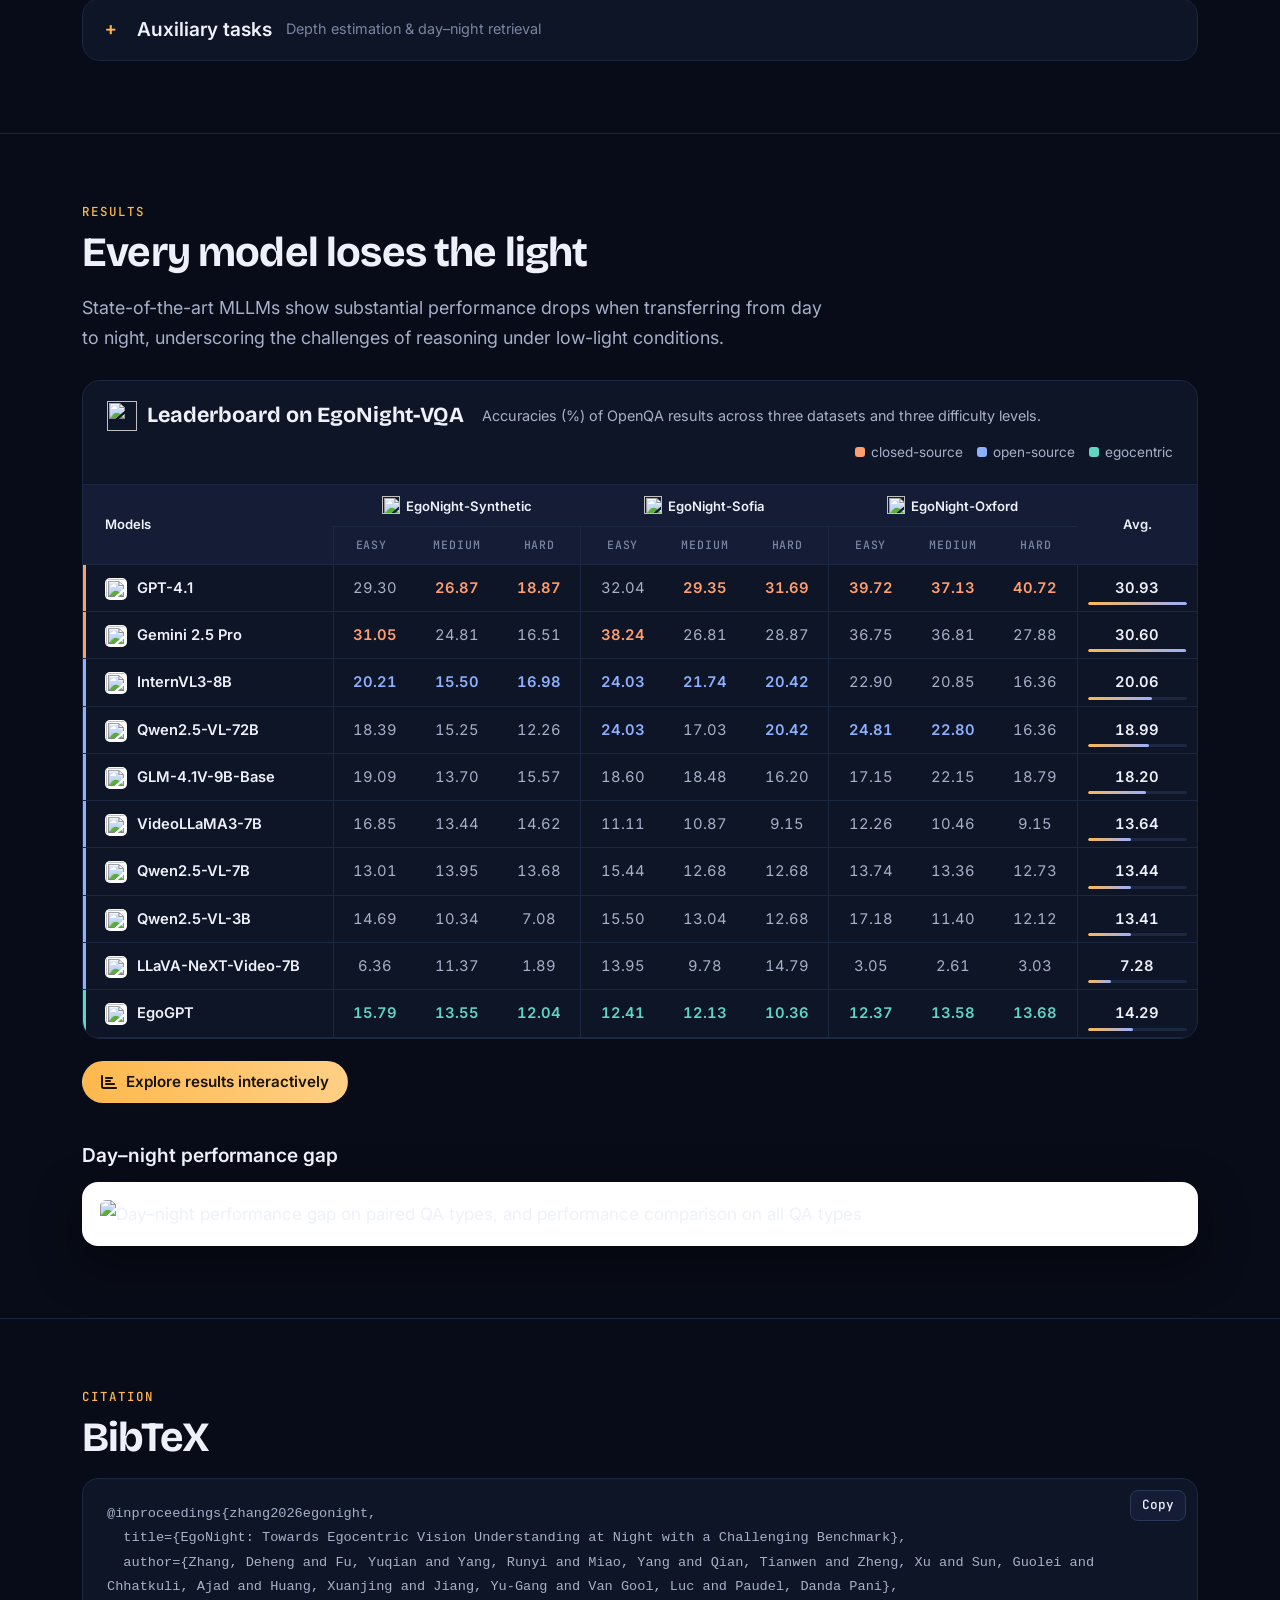
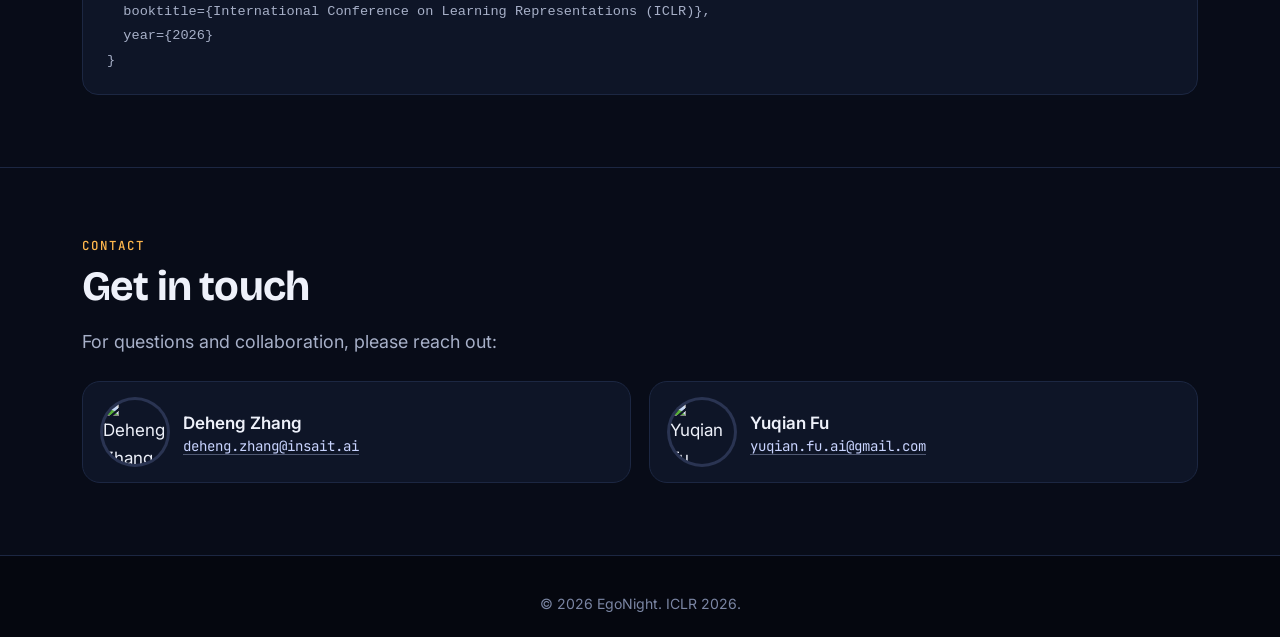
==== commit e748cf36: "Redesign project page and add interactive slides from the ICLR talk - talk.html: 14-slide interactiv" ====
--- a/index.html
+++ b/index.html
@@ -2,366 +2,193 @@
 <html lang="en">
 <head>
   <meta charset="UTF-8">
-  <meta name="viewport" content="width=device-width, initial-scale=1.0">
+  <meta name="viewport" content="width=device-width, initial-scale=1.0, viewport-fit=cover">
   <title>EgoNight: Towards Egocentric Vision Understanding at Night</title>
+  <meta name="description" content="EgoNight is the first benchmark for nighttime egocentric vision: day–night aligned videos and 3,658 VQA pairs across 12 question types. ICLR 2026.">
+  <meta property="og:title" content="EgoNight: Towards Egocentric Vision Understanding at Night with a Challenging Benchmark">
+  <meta property="og:description" content="Day–night aligned egocentric videos and 3,658 VQA pairs. ICLR 2026.">
+  <meta property="og:image" content="fig/teaser_v3.png">
+  <meta name="theme-color" content="#05070f">
   <link rel="icon" href="fig/icon.png" type="image/png">
-  <link rel="stylesheet" href="style.css?v=2">
-  <link href="https://fonts.googleapis.com/css2?family=Inter:wght@400;500;600;700&display=swap" rel="stylesheet">
+  <link rel="preconnect" href="https://fonts.googleapis.com">
+  <link rel="preconnect" href="https://fonts.gstatic.com" crossorigin>
+  <link rel="stylesheet" href="https://fonts.googleapis.com/css2?family=Bricolage+Grotesque:opsz,wght@12..96,500..800&family=Inter:wght@400;500;600;700&family=JetBrains+Mono:wght@400;500&display=swap">
   <link rel="stylesheet" href="https://cdnjs.cloudflare.com/ajax/libs/font-awesome/6.5.1/css/all.min.css">
+  <link rel="stylesheet" href="site.css?v=3">
 </head>
 <body>
-  <!-- Hero Section -->
+  <!-- Hero -->
   <header class="hero">
-    <div class="hero-content">
-      <div class="hero-title-row">
-        <img src="fig/icon.png" alt="EgoNight" class="hero-logo">
-        <h1>EgoNight</h1>
-      </div>
-      <p class="hero-subtitle">Towards Egocentric Vision Understanding at Night with a Challenging Benchmark</p>
-      <p class="hero-venues">ICLR 2026</p>
-      <div class="hero-authors">
-        <p><a href="https://dehezhang2.github.io/">Deheng Zhang</a>*, <a href="https://yuqianfu.com/">Yuqian Fu</a>*&dagger;, <a href="https://runyiyang.github.io/">Runyi Yang</a>, <a href="https://y9miao.github.io/">Yang Miao</a>, <a href="https://qiantianwen.github.io/">Tianwen Qian</a>, <a href="https://zhengxujosh.github.io/">Xu Zheng</a>,</p>
-        <p><a href="https://guoleisun.github.io/">Guolei Sun</a>, <a href="https://ajadchhatkuli.github.io/">Ajad Chhatkuli</a>, <a href="https://xuanjing-huang.github.io/">Xuanjing Huang</a>, <a href="https://fvl.fudan.edu.cn/people/yugangjiang/">Yu-Gang Jiang</a>, <a href="https://insait.ai/prof-luc-van-gool/">Luc Van Gool</a>, <a href="https://insait.ai/dr-danda-paudel/">Danda Pani Paudel</a></p>
-      </div>
-      <p class="hero-affiliation"><em>*Equal Contribution &nbsp; &nbsp; &dagger;Corresponding Author</em></p>
-      <img src="fig/institute.png" alt="Institutions" class="institute-logo">
-      <div class="links">
-        <a href="https://arxiv.org/abs/2510.06218" class="link-btn paper" target="_blank">
-          <i class="fas fa-file-alt"></i>
-          Paper
-        </a>
-        <a href="poster.html" class="link-btn poster" target="_blank">
-          <i class="fas fa-chalkboard"></i>
-          Poster
-        </a>
-        <a href="https://github.com/insait-institute/EgoNight" class="link-btn code" target="_blank">
-          <i class="fab fa-github"></i>
-          Code
-        </a>
-        <a href="https://huggingface.co/datasets/INSAIT-Institute/EgoNight/" class="link-btn benchmark" target="_blank">
-          <img src="https://huggingface.co/datasets/huggingface/brand-assets/resolve/main/hf-logo.svg" alt="Hugging Face" class="link-btn-logo" width="20" height="20"/>
-          Dataset
-        </a>
-        <a href="https://openreview.net/forum?id=DKD4QbOKBN" class="link-btn openreview" target="_blank">
-          <i class="fas fa-external-link-alt"></i>
-          OpenReview
-        </a>
-        <a href="benchmark.html" class="link-btn" style="background:#4f46e5;border:none;color:#fff;font-weight:600;" target="_blank">
-          <i class="fas fa-chart-bar"></i>
-          Benchmark Explorer
-        </a>
-      </div>
+    <canvas id="sky" aria-hidden="true"></canvas>
+    <div class="wrap">
+      <span class="venue">ICLR 2026</span>
+      <h1><img src="fig/icon.png" alt=""><span><span class="e">Ego</span><span class="n">Night</span></span></h1>
+      <p class="subtitle">Towards Egocentric Vision Understanding at Night with a Challenging Benchmark</p>
+      <p class="authors">
+        <a href="https://dehezhang2.github.io/">Deheng Zhang</a><sup>1*</sup>,
+        <a href="https://yuqianfu.com/">Yuqian Fu</a><sup>1*&dagger;</sup>,
+        <a href="https://runyiyang.github.io/">Runyi Yang</a><sup>1</sup>,
+        <a href="https://y9miao.github.io/">Yang Miao</a><sup>1</sup>,
+        <a href="https://qiantianwen.github.io/">Tianwen Qian</a><sup>2</sup>,
+        <a href="https://zhengxujosh.github.io/">Xu Zheng</a><sup>1,3</sup>,
+        <a href="https://guoleisun.github.io/">Guolei Sun</a><sup>4</sup>,
+        <a href="https://ajadchhatkuli.github.io/">Ajad Chhatkuli</a><sup>1</sup>,
+        <a href="https://xuanjing-huang.github.io/">Xuanjing Huang</a><sup>5</sup>,
+        <a href="https://fvl.fudan.edu.cn/people/yugangjiang/">Yu-Gang Jiang</a><sup>5</sup>,
+        <a href="https://insait.ai/prof-luc-van-gool/">Luc Van Gool</a><sup>1</sup>,
+        <a href="https://insait.ai/dr-danda-paudel/">Danda Pani Paudel</a><sup>1</sup>
+      </p>
+      <p class="affil"><sup>1</sup>INSAIT, Sofia University &nbsp; <sup>2</sup>East China Normal University &nbsp; <sup>3</sup>HKUST(GZ) &nbsp; <sup>4</sup>Nankai University &nbsp; <sup>5</sup>Fudan University<br>*Equal contribution &nbsp; &dagger;Corresponding author</p>
+      <div class="inst"><img src="fig/institute.png" alt="INSAIT, Fudan University, East China Normal University, HKUST(GZ) and Nankai University"></div>
+      <nav class="links" aria-label="Resources">
+        <a href="https://arxiv.org/abs/2510.06218" class="pill primary" target="_blank" rel="noopener"><i class="fas fa-file-alt"></i>Paper</a>
+        <a href="https://github.com/insait-institute/EgoNight" class="pill" target="_blank" rel="noopener"><i class="fab fa-github"></i>Code</a>
+        <a href="https://huggingface.co/datasets/INSAIT-Institute/EgoNight/" class="pill" target="_blank" rel="noopener"><img src="https://huggingface.co/datasets/huggingface/brand-assets/resolve/main/hf-logo.svg" alt="" width="18" height="18">Dataset</a>
+        <a href="benchmark.html" class="pill" target="_blank" rel="noopener"><i class="fas fa-chart-bar"></i>Benchmark Explorer</a>
+        <a href="poster.html" class="pill" target="_blank" rel="noopener"><i class="fas fa-chalkboard"></i>Poster</a>
+        <a href="https://openreview.net/forum?id=DKD4QbOKBN" class="pill" target="_blank" rel="noopener"><i class="fas fa-external-link-alt"></i>OpenReview</a>
+      </nav>
     </div>
   </header>
 
   <!-- Navigation -->
-  <nav class="nav">
-    <a href="#abstract">Abstract</a>
-    <a href="#video">Video</a>
-    <a href="#dataset">Dataset</a>
-    <a href="#benchmark">Benchmark</a>
-    <a href="#results">Results</a>
-    <a href="#citation">Citation</a>
-    <a href="#contact">Contact</a>
+  <nav class="nav" aria-label="Sections">
+    <div class="wrap">
+      <a class="brand" href="#top-talk"><img src="fig/icon.png" alt="">EgoNight</a>
+      <a href="#top-talk">Slides</a>
+      <a href="#abstract">Abstract</a>
+      <a href="#video">Video</a>
+      <a href="#dataset">Dataset</a>
+      <a href="#benchmark">Benchmark</a>
+      <a href="#results">Results</a>
+      <a href="#citation">Citation</a>
+      <a href="#contact">Contact</a>
+    </div>
   </nav>
 
   <main>
+    <!-- Slides -->
+    <section id="top-talk" class="section" style="padding-top:44px">
+      <div class="wrap">
+        <div class="talk"><iframe src="talk.html" title="EgoNight interactive slides" allow="fullscreen" loading="eager"></iframe></div>
+        <p class="talk-cap"><span>Interactive slides: click the right side of a slide or press <kbd>→</kbd>, <kbd>←</kbd> to go back, <kbd>O</kbd> lists the slides, <kbd>F</kbd> goes full screen.</span>
+          <a href="talk.html" target="_blank" rel="noopener">Open the slides in a new tab ↗</a></p>
+      </div>
+    </section>
+
     <!-- Abstract -->
-    <section id="abstract" class="section scroll-reveal revealed">
-      <h2>Abstract</h2>
-      <p class="tldr"><strong>TL;DR:</strong> EgoNight is the first benchmark for nighttime egocentric vision, with day–night aligned videos and 3,658 VQA pairs. SOTA MLLMs struggle to generalize from day to night.</p>
-<p>Existing egocentric vision benchmarks focus on daytime, overlooking low-light conditions common in real-world settings. We introduce <strong>EgoNight</strong>, the first benchmark for nighttime egocentric vision, centered on visual question answering (VQA). EgoNight features <strong>day–night aligned videos</strong>, combining synthetic (Blender) and real-world data to ensure aligned scenes and actions, improving annotation quality and enabling direct comparison across lighting conditions. EgoNight-VQA includes <strong>3,658 QA pairs</strong> from <strong>90 videos</strong> across <strong>12 QA types</strong>. Evaluations show significant performance drops for state-of-the-art MLLMs when moving from day to night.</p>
-      <div class="teaser">
-        <img src="fig/teaser_v3.png" alt="EgoNight Teaser" class="teaser-img" style="width: 105%; max-width: 900px;">
+    <section id="abstract" class="section">
+      <div class="wrap stack">
+        <div class="reveal">
+          <p class="kicker">Abstract</p>
+          <h2>Can multimodal LLMs see in the dark?</h2>
+        </div>
+        <p class="tldr reveal"><b>TL;DR</b> EgoNight is the first benchmark for nighttime egocentric vision, with day–night aligned videos and 3,658 VQA pairs. SOTA MLLMs struggle to generalize from day to night.</p>
+        <div class="stats reveal">
+          <div class="stat"><span class="v" data-count="3658">3,658</span><span class="k">human-verified QA pairs</span></div>
+          <div class="stat"><span class="v" data-count="12">12</span><span class="k">question types</span></div>
+          <div class="stat"><span class="v" data-count="70">70</span><span class="k">day–night aligned video pairs</span></div>
+          <div class="stat"><span class="v" data-count="3">3</span><span class="k">subsets: synthetic, Sofia, Oxford</span></div>
+        </div>
+        <div class="prose reveal">
+          <p>Existing egocentric vision benchmarks focus on daytime, overlooking low-light conditions common in real-world settings. We introduce <strong>EgoNight</strong>, the first benchmark for nighttime egocentric vision, centered on visual question answering (VQA). EgoNight features <strong>day–night aligned videos</strong>, combining synthetic (Blender) and real-world data to ensure aligned scenes and actions, improving annotation quality and enabling direct comparison across lighting conditions. EgoNight-VQA includes <strong>3,658 QA pairs</strong> from <strong>90 videos</strong> across <strong>12 QA types</strong>. Evaluations show significant performance drops for state-of-the-art MLLMs when moving from day to night.</p>
+        </div>
+        <figure class="paper reveal"><img src="fig/teaser_v3.png" alt="EgoNight overview: data sources, VQA tasks, other tasks and day/night question-answer examples" loading="lazy"></figure>
       </div>
     </section>
 
     <!-- Video -->
-    <section id="video" class="section scroll-reveal">
-      <h2>Video</h2>
-      <div class="video-container">
-        <iframe
-          src="https://www.youtube.com/embed/exv3Sx1DAyY"
-          title="EgoNight Video"
-          frameborder="0"
-          allow="accelerometer; autoplay; clipboard-write; encrypted-media; gyroscope; picture-in-picture; web-share"
-          allowfullscreen>
-        </iframe>
+    <section id="video" class="section">
+      <div class="wrap">
+        <p class="kicker">Video</p>
+        <h2>Watch the overview</h2>
+        <div class="video reveal">
+          <iframe src="https://www.youtube.com/embed/exv3Sx1DAyY" title="EgoNight video" loading="lazy"
+            allow="accelerometer; autoplay; clipboard-write; encrypted-media; gyroscope; picture-in-picture; web-share" allowfullscreen></iframe>
+        </div>
       </div>
     </section>
 
     <!-- Dataset -->
-    <section id="dataset" class="section scroll-reveal">
-      <h2>Dataset</h2>
-      <p>EgoNight comprises two subsets with day&ndash;night aligned videos, and one subset with night-only videos:</p>
-      <div class="dataset-grid">
-        <div class="dataset-card-wrapper">
-          <div class="dataset-card">
-            <div class="dataset-card-content">
-              <img src="fig/alexander-nevsky-cathedral.png" alt="" class="dataset-icon" aria-hidden="true">
-              <h3>EgoNight-Sofia</h3>
-              <p>Real-world indoor/outdoor egocentric recordings</p>
-            </div>
-            <div class="dataset-card-expand">
-            <div class="dataset-tab-dots">
-              <button type="button" class="dataset-tab-dot active" aria-label="Overview" data-tab="0"></button>
-              <button type="button" class="dataset-tab-dot" aria-label="Day view" data-tab="1"></button>
-              <button type="button" class="dataset-tab-dot" aria-label="Night view" data-tab="2"></button>
-            </div>
-            <div class="dataset-tab-panels">
-              <div class="dataset-tab-panel active">
-                <div class="comparison-slider">
-                  <img src="fig/Apartment1_day.gif" alt="Day" class="comparison-slider-before">
-                  <div class="comparison-slider-after">
-                    <img src="fig/Apartment1_night.gif" alt="Night" class="comparison-slider-img">
-                  </div>
-                  <input type="range" min="0" max="100" value="50" class="comparison-slider-input" aria-label="Compare Day and Night">
-                  <div class="comparison-slider-handle"></div>
-                </div>
-              </div>
-              <div class="dataset-tab-panel">
-                <div class="comparison-slider">
-                  <img src="fig/Sofia_day.gif" alt="Day" class="comparison-slider-before">
-                  <div class="comparison-slider-after">
-                    <img src="fig/Sofia_night.gif" alt="Night" class="comparison-slider-img">
-                  </div>
-                  <input type="range" min="0" max="100" value="50" class="comparison-slider-input" aria-label="Compare Day and Night">
-                  <div class="comparison-slider-handle"></div>
-                </div>
-              </div>
-              <div class="dataset-tab-panel">
-                <div class="comparison-slider">
-                  <img src="fig/grocery_day.gif" alt="Day" class="comparison-slider-before">
-                  <div class="comparison-slider-after">
-                    <img src="fig/grocery_night.gif" alt="Night" class="comparison-slider-img">
-                  </div>
-                  <input type="range" min="0" max="100" value="50" class="comparison-slider-input" aria-label="Compare Day and Night">
-                  <div class="comparison-slider-handle"></div>
-                </div>
-              </div>
-            </div>
+    <section id="dataset" class="section">
+      <div class="wrap">
+        <p class="kicker">Dataset</p>
+        <h2>Same scene, two lighting conditions</h2>
+        <p class="lead">EgoNight comprises two subsets with day&ndash;night aligned videos, and one subset with night-only videos. Drag across a clip to wipe between day and night.</p>
+        <div class="subsets" style="margin-top:28px">
+          <article class="subset reveal">
+            <div class="subset-hd"><img src="fig/alexander-nevsky-cathedral.png" alt=""><div><h3>EgoNight-Sofia</h3><p>Real-world indoor/outdoor egocentric recordings</p></div></div>
+            <div class="wipe" data-clips="Apartment1,Sofia,grocery" data-crop="0.125,0.875" role="group" aria-label="EgoNight-Sofia clip, day and night"></div>
+            <div class="dots"></div>
+          </article>
+          <article class="subset reveal">
+            <div class="subset-hd"><img src="fig/game-console.png" alt=""><div><h3>EgoNight-Synthetic</h3><p>Blender-rendered synthetic scenes with Infinigen</p></div></div>
+            <div class="wipe wide" data-clips="synthetic1,synthetic2,synthetic3" data-crop="0,1" role="group" aria-label="EgoNight-Synthetic clip, day and night"></div>
+            <div class="dots"></div>
+          </article>
+          <article class="subset reveal">
+            <div class="subset-hd"><img src="fig/oxford.png" alt=""><div><h3>EgoNight-Oxford</h3><p>Night-only video sequences from Oxford-day-and-night</p></div></div>
+            <div class="night-only" data-clips="oxford1,oxford2,oxford3"><video muted loop playsinline preload="none" poster="fig/video/oxford1_night.jpg" aria-label="EgoNight-Oxford night clip"></video><span class="tag">NIGHT</span></div>
+            <div class="dots"></div>
+          </article>
+        </div>
+        <div class="figs">
+          <figure class="reveal"><h3>Main pipeline</h3><div class="paper"><img src="fig/main_pipeline.png" alt="Main pipeline: data collection for the three subsets, then nighttime captioning, question generation, day-augmented answer synthesis and human refinement" loading="lazy"></div>
+            <figcaption class="cap">EgoNight main pipeline.</figcaption></figure>
+          <figure class="reveal"><h3>Statistics</h3><div class="paper"><img src="fig/statistics.png" alt="Dataset statistics" loading="lazy"></div>
+            <figcaption class="cap">Dataset statistics.</figcaption></figure>
+        </div>
+      </div>
+    </section>
+
+    <!-- Benchmark -->
+    <section id="benchmark" class="section">
+      <div class="wrap">
+        <p class="kicker">Benchmark</p>
+        <h2>Benchmark &amp; question types</h2>
+        <p class="lead">EgoNight-VQA covers 12 question types for fine-grained evaluation. Paired types ask the same question on the day and the night video; night-only types are specific to the night or impractical to pair.</p>
+        <div class="qa" style="margin-top:26px">
+          <div class="qa-group" data-group="paired"><span class="lbl">Paired (8)</span></div>
+          <div class="qa-group unp" data-group="unpaired"><span class="lbl">Night-only (4)</span></div>
+          <figure class="qa-view reveal">
+            <h3>QA example <span id="qa-current">Object Recognition</span></h3>
+            <div class="paper"><img id="qa-img" src="fig/qa_example_object_recognition.png" alt="Object Recognition QA example"></div>
+            <img class="qa-legend" src="fig/qa_example_annotation.png" alt="Legend: day–night aligned QA types, night-only QA types, uses the whole video, highlight for better visualization, daytime reference image" loading="lazy" style="background:#fff;border-radius:8px;padding:4px">
+          </figure>
+        </div>
+        <details class="aux">
+          <summary><h3>Auxiliary tasks</h3><span>Depth estimation &amp; day–night retrieval</span></summary>
+          <div class="in">
+            <p class="prose">Beyond VQA, EgoNight introduces two auxiliary tasks: <strong>egocentric depth estimation at night</strong> and <strong>day&ndash;night correspondence retrieval</strong> (evaluated on EgoNight-Synthetic only for depth, with ground-truth available from Blender-rendered scenes).</p>
+            <div class="two">
+              <figure><h3 style="margin-bottom:8px">Depth estimation</h3>
+                <p class="prose" style="margin-bottom:14px">We estimate scene geometry from monocular egocentric frames by predicting depth and inpainting regions occluded by the wearer, yielding a complete background depth map.</p>
+                <div class="paper"><img src="fig/Depth_synthetic.png" alt="Synthetic depth estimation" loading="lazy"></div>
+                <figcaption class="cap">Egocentric depth estimation at night on EgoNight-Synthetic.</figcaption></figure>
+              <figure><h3 style="margin-bottom:8px">Retrieval (spatial &amp; temporal)</h3>
+                <p class="prose" style="margin-bottom:14px">We perform cross-condition (day&ndash;night) retrieval using features robust to illumination changes: <strong>spatial retrieval</strong> matches frames from the same location, while <strong>temporal retrieval</strong> aligns frames corresponding to the same moment in time.</p>
+                <div class="paper"><img src="fig/SpatialRetrievalQualitative.png" alt="Spatial retrieval" loading="lazy"></div>
+                <figcaption class="cap">Day&ndash;night correspondence retrieval qualitative results.</figcaption></figure>
             </div>
           </div>
-        </div>
-        <div class="dataset-card-wrapper">
-          <div class="dataset-card">
-            <div class="dataset-card-content">
-              <img src="fig/game-console.png" alt="" class="dataset-icon" aria-hidden="true">
-              <h3>EgoNight-Synthetic</h3>
-              <p>Blender-rendered synthetic scenes with Infinigen</p>
-            </div>
-            <div class="dataset-card-expand">
-            <div class="dataset-tab-dots">
-              <button type="button" class="dataset-tab-dot active" aria-label="Overview" data-tab="0"></button>
-              <button type="button" class="dataset-tab-dot" aria-label="Day view" data-tab="1"></button>
-              <button type="button" class="dataset-tab-dot" aria-label="Night view" data-tab="2"></button>
-            </div>
-            <div class="dataset-tab-panels">
-              <div class="dataset-tab-panel active">
-                <div class="comparison-slider">
-                  <img src="fig/synthetic1_day.gif" alt="Day" class="comparison-slider-before">
-                  <div class="comparison-slider-after">
-                    <img src="fig/synthetic1_night.gif" alt="Night" class="comparison-slider-img">
-                  </div>
-                  <input type="range" min="0" max="100" value="50" class="comparison-slider-input" aria-label="Compare Day and Night">
-                  <div class="comparison-slider-handle"></div>
-                </div>
-              </div>
-              <div class="dataset-tab-panel">
-                <div class="comparison-slider">
-                  <img src="fig/synthetic2_day.gif" alt="Day" class="comparison-slider-before">
-                  <div class="comparison-slider-after">
-                    <img src="fig/synthetic2_night.gif" alt="Night" class="comparison-slider-img">
-                  </div>
-                  <input type="range" min="0" max="100" value="50" class="comparison-slider-input" aria-label="Compare Day and Night">
-                  <div class="comparison-slider-handle"></div>
-                </div>
-              </div>
-              <div class="dataset-tab-panel">
-                <div class="comparison-slider">
-                  <img src="fig/synthetic3_day.gif" alt="Day" class="comparison-slider-before">
-                  <div class="comparison-slider-after">
-                    <img src="fig/synthetic3_night.gif" alt="Night" class="comparison-slider-img">
-                  </div>
-                  <input type="range" min="0" max="100" value="50" class="comparison-slider-input" aria-label="Compare Day and Night">
-                  <div class="comparison-slider-handle"></div>
-                </div>
-              </div>
-            </div>
-            </div>
+        </details>
+      </div>
+    </section>
+
+    <!-- Results -->
+    <section id="results" class="section">
+      <div class="wrap">
+        <p class="kicker">Results</p>
+        <h2>Every model loses the light</h2>
+        <p class="lead">State-of-the-art MLLMs show substantial performance drops when transferring from day to night, underscoring the challenges of reasoning under low-light conditions.</p>
+        <div class="board reveal">
+          <div class="board-hd">
+            <h3><img src="fig/icon.png" alt="">Leaderboard on EgoNight-VQA</h3>
+            <p>Accuracies (%) of OpenQA results across three datasets and three difficulty levels.</p>
+            <div class="legend"><span><i style="background:var(--closed)"></i>closed-source</span><span><i style="background:var(--open)"></i>open-source</span><span><i style="background:var(--ego)"></i>egocentric</span></div>
           </div>
-        </div>
-        <div class="dataset-card-wrapper">
-          <div class="dataset-card">
-            <div class="dataset-card-content">
-              <img src="fig/oxford.png" alt="" class="dataset-icon" aria-hidden="true">
-              <h3>EgoNight-Oxford</h3>
-              <p>Night-only video sequences from Oxford-day-and-night</p>
-            </div>
-            <div class="dataset-card-expand">
-            <div class="dataset-tab-dots">
-              <button type="button" class="dataset-tab-dot active" aria-label="Overview" data-tab="0"></button>
-              <button type="button" class="dataset-tab-dot" aria-label="Day view" data-tab="1"></button>
-              <button type="button" class="dataset-tab-dot" aria-label="Night view" data-tab="2"></button>
-            </div>
-            <div class="dataset-tab-panels">
-              <div class="dataset-tab-panel active">
-                <div class="comparison-slider">
-                  <img src="fig/oxford1_night.gif" alt="Day" class="comparison-slider-before">
-                  <!-- <div class="comparison-slider-after">
-                    <img src="fig/teaser_v3.png" alt="Night" class="comparison-slider-img">
-                  </div>
-                  <input type="range" min="0" max="100" value="50" class="comparison-slider-input" aria-label="Compare Day and Night">
-                  <div class="comparison-slider-handle"></div> -->
-                </div>
-              </div>
-              <div class="dataset-tab-panel">
-                <div class="comparison-slider">
-                  <img src="fig/oxford2_night.gif" alt="Day" class="comparison-slider-before">
-                  <!-- <div class="comparison-slider-after">
-                    <img src="fig/teaser_v3.png" alt="Night" class="comparison-slider-img">
-                  </div>
-                  <input type="range" min="0" max="100" value="50" class="comparison-slider-input" aria-label="Compare Day and Night">
-                  <div class="comparison-slider-handle"></div> -->
-                </div>
-              </div>
-              <div class="dataset-tab-panel">
-                <div class="comparison-slider">
-                  <img src="fig/oxford3_night.gif" alt="Day" class="comparison-slider-before">
-                  <!-- <div class="comparison-slider-after">
-                    <img src="fig/teaser_v3.png" alt="Night" class="comparison-slider-img">
-                  </div>
-                  <input type="range" min="0" max="100" value="50" class="comparison-slider-input" aria-label="Compare Day and Night">
-                  <div class="comparison-slider-handle"></div> -->
-                </div>
-              </div>
-            </div>
-            </div>
-          </div>
-        </div>
-        
-      </div>
-      <div class="figure-block">
-        <h4>Main Pipeline</h4>
-        <img src="fig/main_pipeline.png" alt="Main pipeline" class="wide-img">
-        <p class="caption">EgoNight main pipeline.</p>
-      </div>
-      <div class="figure-block">
-        <h4>Statistics</h4>
-        <img src="fig/statistics.png" alt="Dataset statistics" class="wide-img">
-        <p class="caption">Dataset statistics.</p>
-      </div>
-      <!-- <div class="figure-block">
-        <h4>QA Examples</h4>
-        <div class="figure-row">
-          <div>
-            <img src="fig/QA_examples_Sofia.png" alt="Sofia QA examples" class="figure-img small">
-            <p class="caption">EgoNight-Sofia</p>
-          </div>
-          <div>
-            <img src="fig/QA_examples_synthetic.png" alt="Synthetic QA examples" class="figure-img small">
-            <p class="caption">EgoNight-Synthetic</p>
-          </div>
-        </div>
-      </div> -->
-      <!-- <div class="figure-block">
-        <img src="fig/more_synthetic.png" alt="Synthetic examples" class="wide-img">
-        <p class="caption">More synthetic day&ndash;night examples.</p>
-      </div> -->
-    </section>
-
-    <!-- Benchmark -->
-    <section id="benchmark" class="section scroll-reveal">
-      <h2>Benchmark & Question Types</h2>
-      <p>EgoNight-VQA covers 12 question types for fine-grained evaluation:</p>
-      <div class="qa-examples-block">
-        <ul class="qa-types">
-          <li data-qa-image="fig/qa_example_object_recognition.png" class="qa-type-active" >Object Recognition</li>
-          <li data-qa-image="fig/qa_example_text_recognition.png" >Text Recognition</li>
-          <li data-qa-image="fig/qa_example_spatial_reasoning.png" >Spatial Reasoning</li>
-          <li data-qa-image="fig/qa_example_scene_sequence.png" >Scene Sequence</li>
-          <li data-qa-image="fig/qa_example_navigation.png" >Navigation</li>
-          <li data-qa-image="fig/qa_example_counting_of_static.png" >Counting of Static</li>
-          <li data-qa-image="fig/qa_example_action_recognition.png" >Action Recognition</li>
-          <li data-qa-image="fig/qa_example_non_common.png" >Non-Common-Sense Reasoning</li>
-          <li data-qa-image="fig/qa_example_light_recognition.png" >Lighting Recognition</li>
-          <li data-qa-image="fig/qa_example_light_dynamic.png" >Lighting Dynamic</li>
-          <li data-qa-image="fig/qa_example_dynamic_detection.png" >Dynamic Detection</li>
-          <li data-qa-image="fig/qa_example_counting_of_dynamic.png" >Counting of Dynamic</li>
-        </ul>
-        <div class="figure-block qa-examples-figure">
-          <h4>QA Examples <span class="qa-example-current" id="qa-example-current">(Object Recognition)</span></h4>
-          <img src="fig/qa_example_object_recognition.png" alt="Object Recognition QA Example" class="wide-img qa-example-img" data-qa-image="fig/qa_example_object_recognition.png">
-          <img src="fig/qa_example_text_recognition.png" alt="Text Recognition QA Example" class="wide-img qa-example-img" data-qa-image="fig/qa_example_text_recognition.png" hidden>
-          <img src="fig/qa_example_spatial_reasoning.png" alt="Spatial Reasoning QA Example" class="wide-img qa-example-img" data-qa-image="fig/qa_example_spatial_reasoning.png" hidden>
-          <img src="fig/qa_example_scene_sequence.png" alt="Scene Sequence QA Example" class="wide-img qa-example-img" data-qa-image="fig/qa_example_scene_sequence.png" hidden>
-          <img src="fig/qa_example_navigation.png" alt="Navigation QA Example" class="wide-img qa-example-img" data-qa-image="fig/qa_example_navigation.png" hidden>
-          <img src="fig/qa_example_counting_of_static.png" alt="Counting of Static QA Example" class="wide-img qa-example-img" data-qa-image="fig/qa_example_counting_of_static.png" hidden>
-          <img src="fig/qa_example_action_recognition.png" alt="Action Recognition QA Example" class="wide-img qa-example-img" data-qa-image="fig/qa_example_action_recognition.png" hidden>
-          <img src="fig/qa_example_non_common.png" alt="Non-Common-Sense Reasoning QA Example" class="wide-img qa-example-img" data-qa-image="fig/qa_example_non_common.png" hidden>
-          <img src="fig/qa_example_light_recognition.png" alt="Lighting Recognition QA Example" class="wide-img qa-example-img" data-qa-image="fig/qa_example_light_recognition.png" hidden>
-          <img src="fig/qa_example_light_dynamic.png" alt="Lighting Dynamic QA Example" class="wide-img qa-example-img" data-qa-image="fig/qa_example_light_dynamic.png" hidden>
-          <img src="fig/qa_example_dynamic_detection.png" alt="Dynamic Detection QA Example" class="wide-img qa-example-img" data-qa-image="fig/qa_example_dynamic_detection.png" hidden>
-          <img src="fig/qa_example_counting_of_dynamic.png" alt="Counting of Dynamic QA Example" class="wide-img qa-example-img" data-qa-image="fig/qa_example_counting_of_dynamic.png" hidden>
-          <img src="fig/qa_example_annotation.png" alt="QA annotation" class="wide-img qa-example-annotation">
-          <p class="caption">QA Examples — hover a question type above to view</p>
-        </div>
-      </div>
-      <details class="collapsible-block figure-block">
-        <summary class="collapsible-summary">
-          <span class="collapsible-title-row">
-            <span class="collapsible-arrow">▶</span>
-            <h4>Auxiliary Tasks</h4>
-          </span>
-          <span class="collapsible-hint">Depth Estimation &amp; Day–night Retrieval — click to expand</span>
-        </summary>
-        <div class="collapsible-content">
-          <p>
-            Beyond VQA, EgoNight introduces two auxiliary tasks: <strong>egocentric depth estimation at night</strong> and <strong>day&ndash;night correspondence retrieval</strong> (evaluated on EgoNight-Synthetic only for depth, with ground-truth available from Blender-rendered scenes).
-          </p>
-
-          <h4 style="margin-top: 2rem;">Depth Estimation</h4>
-          <p>
-            We estimate scene geometry from monocular egocentric frames by predicting depth and inpainting regions occluded by the wearer, yielding a complete background depth map.
-          </p>
-          <div class="figure-row">
-            <div class="figure-col">
-              <img src="fig/Depth_synthetic.png" alt="Synthetic depth estimation" class="figure-img">
-              <p class="caption">Egocentric depth estimation at night on EgoNight-Synthetic.</p>
-            </div>
-          </div>
-
-          <h4 style="margin-top: 2rem;">Retrieval (Spatial &amp; Temporal)</h4>
-          <p>
-            We perform cross-condition (day&ndash;night) retrieval using features robust to illumination changes: <strong>spatial retrieval</strong> matches frames from the same location, while <strong>temporal retrieval</strong> aligns frames corresponding to the same moment in time.
-          </p>
-          <div class="figure-row">
-            <div class="figure-col">
-              <img src="fig/SpatialRetrievalQualitative.png" alt="Spatial retrieval" class="figure-img">
-              <p class="caption">Day&ndash;night correspondence retrieval qualitative results.</p>
-            </div>
-          </div>
-        </div>
-      </details>
-    </section>
-
-    <!-- Results -->
-    <section id="results" class="section section--wide scroll-reveal">
-      <h2>Results</h2>
-      <p>State-of-the-art MLLMs show substantial performance drops when transferring from day to night, underscoring the challenges of reasoning under low-light conditions.</p>
-      
-      <div style="text-align:center;margin-bottom:1rem">
-        <a href="benchmark.html" class="btn" target="_blank" style="display:inline-flex;align-items:center;gap:8px;">
-          <i class="fas fa-chart-bar"></i> Explore Results Interactively
-        </a>
-      </div>
-      <div class="table-card scroll-animate">
-        <div class="table-header">
-          <h3 style="font-size: 2rem; display: flex; align-items: center; justify-content: center; gap: 0.5rem;"><img src="fig/icon.png" alt="" class="leaderboard-logo" aria-hidden="true">Leaderboard on EgoNight-VQA</h3>
-          <p class="table-caption" style="text-align:center;">Accuracies (%) of OpenQA results across three datasets and three difficulty levels.</p>
-        </div>
-        <div class="table-wrapper">
-          <table class="results-table">
+          <div class="table-scroll">
+<table class="results-table">
             <colgroup>
               <col class="col-models">
               <col class="col-easy">
@@ -528,128 +355,45 @@
               </tr>
             </tbody>
           </table>
-        </div>
-      </div>
-
-      <div class="figure-block">
-        <h4>Day&ndash;Night Performance Gap</h4>
-        <img src="fig/new_gap.png" alt="Performance gap" class="wide-img">
+          </div>
+        </div>
+        <div class="btn-row"><a href="benchmark.html" class="pill primary" target="_blank" rel="noopener"><i class="fas fa-chart-bar"></i>Explore results interactively</a></div>
+        <figure class="reveal" style="margin-top:40px"><h3 style="margin-bottom:14px">Day&ndash;night performance gap</h3>
+          <div class="paper"><img src="fig/new_gap.png" alt="Day–night performance gap on paired QA types, and performance comparison on all QA types" loading="lazy"></div></figure>
       </div>
     </section>
 
     <!-- Citation -->
-    <section id="citation" class="section scroll-reveal">
-      <h2>Citation</h2>
-      <pre class="bibtex"><code>@inproceedings{zhang2026egonight,
+    <section id="citation" class="section">
+      <div class="wrap">
+        <p class="kicker">Citation</p>
+        <h2>BibTeX</h2>
+        <div class="bib"><button type="button" id="bib-copy">Copy</button><pre><code id="bib">@inproceedings{zhang2026egonight,
   title={EgoNight: Towards Egocentric Vision Understanding at Night with a Challenging Benchmark},
   author={Zhang, Deheng and Fu, Yuqian and Yang, Runyi and Miao, Yang and Qian, Tianwen and Zheng, Xu and Sun, Guolei and Chhatkuli, Ajad and Huang, Xuanjing and Jiang, Yu-Gang and Van Gool, Luc and Paudel, Danda Pani},
   booktitle={International Conference on Learning Representations (ICLR)},
   year={2026}
-}</code></pre>
+}</code></pre></div>
+      </div>
     </section>
 
     <!-- Contact -->
-    <section id="contact" class="section scroll-reveal">
-      <h2>Contact</h2>
-      <p>For questions and collaboration, please reach out:</p>
-      <div class="contact-grid">
-        <div class="contact-card">
-          <img src="https://dehezhang2.github.io/images/profile.png" alt="Deheng Zhang" class="contact-photo">
-          <div class="contact-info">
-            <strong><a href="https://dehezhang2.github.io/">Deheng Zhang</a></strong>
-            <p><a href="mailto:deheng.zhang@insait.ai">deheng.zhang@insait.ai</a></p>
-          </div>
-        </div>
-        <div class="contact-card">
-          <img src="https://yuqianfu.com/images/profile.png" alt="Yuqian Fu" class="contact-photo">
-          <div class="contact-info">
-            <strong><a href="https://yuqianfu.com/">Yuqian Fu</a></strong>
-            <p><a href="mailto:yuqian.fu.ai@gmail.com">yuqian.fu.ai@gmail.com</a></p>
-          </div>
+    <section id="contact" class="section">
+      <div class="wrap">
+        <p class="kicker">Contact</p>
+        <h2>Get in touch</h2>
+        <p class="lead" style="margin-bottom:24px">For questions and collaboration, please reach out:</p>
+        <div class="contacts">
+          <div class="contact"><img src="https://dehezhang2.github.io/images/profile.png" alt="Deheng Zhang" loading="lazy">
+            <div><strong><a href="https://dehezhang2.github.io/">Deheng Zhang</a></strong><span><a href="mailto:deheng.zhang@insait.ai">deheng.zhang@insait.ai</a></span></div></div>
+          <div class="contact"><img src="https://yuqianfu.com/images/profile.png" alt="Yuqian Fu" loading="lazy">
+            <div><strong><a href="https://yuqianfu.com/">Yuqian Fu</a></strong><span><a href="mailto:yuqian.fu.ai@gmail.com">yuqian.fu.ai@gmail.com</a></span></div></div>
         </div>
       </div>
     </section>
   </main>
 
-  <footer>
-    <p>&copy; 2026 EgoNight. ICLR 2026.</p>
-  </footer>
-  <script>
-    (function() {
-      // QA examples: hover to show corresponding image
-      (function() {
-        var qaItems = document.querySelectorAll('.qa-types li[data-qa-image]');
-        var firstLi = qaItems[0];
-        function setQaExample(li) {
-          var qaCurrent = document.getElementById('qa-example-current');
-          var qaImgs = document.querySelectorAll('.qa-examples-figure .qa-example-img');
-          if (!li || !qaImgs.length) return;
-          var src = li.getAttribute('data-qa-image');
-          var label = li.textContent.trim();
-          qaImgs.forEach(function(img) {
-            if (img.getAttribute('data-qa-image') === src) {
-              img.removeAttribute('hidden');
-            } else {
-              img.setAttribute('hidden', '');
-            }
-          });
-          if (qaCurrent) qaCurrent.textContent = '(' + label + ')';
-          qaItems.forEach(function(item) { item.classList.remove('qa-type-active'); });
-          li.classList.add('qa-type-active');
-        }
-        qaItems.forEach(function(li) {
-          li.addEventListener('mouseenter', function() { setQaExample(li); });
-        });
-        document.querySelector('.qa-types').addEventListener('mouseleave', function() {
-          if (firstLi) setQaExample(firstLi);
-        });
-      })();
-
-      var reveals = document.querySelectorAll('.scroll-reveal');
-      var observer = new IntersectionObserver(function(entries) {
-        entries.forEach(function(entry) {
-          if (entry.isIntersecting) {
-            entry.target.classList.add('revealed');
-          }
-        });
-      }, { rootMargin: '0px 0px -60px 0px', threshold: 0.1 });
-      reveals.forEach(function(el) { observer.observe(el); });
-
-      // Table scroll animation
-      var animates = document.querySelectorAll('.scroll-animate');
-      var animateObserver = new IntersectionObserver(function(entries) {
-        entries.forEach(function(entry) {
-          if (entry.isIntersecting) {
-            entry.target.classList.add('visible');
-          }
-        });
-      }, { rootMargin: '0px 0px -100px 0px', threshold: 0.1 });
-      animates.forEach(function(el) { animateObserver.observe(el); });
-
-      // Dataset card tab dots
-      document.querySelectorAll('.dataset-card').forEach(function(card) {
-        var dots = card.querySelectorAll('.dataset-tab-dot');
-        var panels = card.querySelectorAll('.dataset-tab-panel');
-        dots.forEach(function(dot, i) {
-          dot.addEventListener('click', function() {
-            dots.forEach(function(d) { d.classList.remove('active'); });
-            panels.forEach(function(p) { p.classList.remove('active'); });
-            dot.classList.add('active');
-            if (panels[i]) panels[i].classList.add('active');
-          });
-        });
-      });
-
-      // Comparison slider
-      document.querySelectorAll('.comparison-slider').forEach(function(slider) {
-        var input = slider.querySelector('.comparison-slider-input');
-        function updateSlider() {
-          slider.style.setProperty('--slider-pos', input.value + '%');
-        }
-        input.addEventListener('input', updateSlider);
-      });
-
-    })();
-  </script>
+  <footer><div class="wrap">&copy; 2026 EgoNight. ICLR 2026.</div></footer>
+  <script src="site.js?v=3"></script>
 </body>
 </html>
--- a/site.css
+++ b/site.css
@@ -0,0 +1,247 @@
+/* EgoNight project page. A deliberate single night theme, shared with talk.html:
+   moonlight blue stands for night, sodium-lamp amber for day. Figures with white
+   backgrounds sit on white "paper" cards. (benchmark.html keeps style.css.) */
+
+:root {
+  color-scheme: dark;
+  --page: #05070f;
+  --bg: #080c18;
+  --panel: #0e1527;
+  --panel-2: #141d35;
+  --line: #1c2742;
+  --line-2: #2a3858;
+  --fg: #eef1fa;
+  --muted: #a7b0c8;
+  --dim: #7a85a3;
+  --moon: #9bb0ff;
+  --moon-2: #c9d4ff;
+  --sun: #ffb84d;
+  --sun-2: #ffd994;
+  --closed: #ff9e6e;
+  --open: #8fb0ff;
+  --ego: #5fd6c2;
+  --paper: #ffffff;
+  --f-display: "Bricolage Grotesque", "Inter", system-ui, sans-serif;
+  --f-body: "Inter", system-ui, -apple-system, "Segoe UI", sans-serif;
+  --f-mono: "JetBrains Mono", ui-monospace, SFMono-Regular, Menlo, monospace;
+  --wrap: 1180px;
+  --gutter-l: max(16px, env(safe-area-inset-left, 0px));
+  --gutter-r: max(16px, env(safe-area-inset-right, 0px));
+}
+
+* { box-sizing: border-box; }
+[hidden] { display: none !important; }
+html { scroll-behavior: smooth; scroll-padding-top: 72px; }
+body {
+  margin: 0; background: var(--page); color: var(--fg);
+  font: 400 17px/1.65 var(--f-body); -webkit-font-smoothing: antialiased;
+}
+img { max-width: 100%; }
+a { color: var(--moon-2); text-decoration-color: rgba(201, 212, 255, .35); text-underline-offset: 3px; }
+a:hover { color: #fff; }
+:focus-visible { outline: 2px solid var(--moon); outline-offset: 3px; border-radius: 4px; }
+h1, h2, h3, h4, p { margin: 0; }
+b, strong { font-weight: 600; color: var(--fg); }
+.num { font-variant-numeric: tabular-nums; }
+
+.wrap { max-width: var(--wrap); margin: 0 auto; padding-left: var(--gutter-l); padding-right: var(--gutter-r); }
+@media (min-width: 720px) { .wrap { padding-left: max(32px, env(safe-area-inset-left, 0px)); padding-right: max(32px, env(safe-area-inset-right, 0px)); } }
+
+/* ---------- hero ---------- */
+.hero { position: relative; overflow: hidden; padding-block: 72px 56px; text-align: center;
+  background: radial-gradient(900px 520px at 85% -10%, rgba(155, 176, 255, .16), transparent 62%),
+    radial-gradient(800px 480px at 10% 115%, rgba(255, 184, 77, .10), transparent 60%), var(--bg);
+  border-bottom: 1px solid var(--line); }
+.hero canvas { position: absolute; inset: 0; width: 100%; height: 100%; pointer-events: none; }
+.hero .wrap { position: relative; display: flex; flex-direction: column; align-items: center; gap: 18px; }
+.venue { font: 600 14px/1 var(--f-mono); letter-spacing: .14em; color: #1a1300; background: var(--sun); padding: 9px 13px; border-radius: 8px; }
+.hero h1 { display: flex; align-items: center; justify-content: center; gap: clamp(12px, 2.4vw, 24px);
+  font: 800 clamp(3.2rem, 11vw, 7rem)/.9 var(--f-display); letter-spacing: -.035em; }
+.hero h1 img { width: clamp(64px, 11vw, 112px); height: auto; filter: drop-shadow(0 0 28px rgba(155, 176, 255, .35)); }
+.hero h1 .e { color: var(--sun-2); } .hero h1 .n { color: var(--moon-2); }
+.subtitle { font: 500 clamp(1.15rem, 2.6vw, 1.55rem)/1.35 var(--f-body); max-width: 760px; text-wrap: balance; }
+.authors { max-width: 900px; font-size: 1rem; line-height: 1.75; color: var(--muted); text-wrap: balance; }
+.authors a { color: var(--fg); text-decoration: none; border-bottom: 1px solid transparent; }
+.authors a:hover { border-color: var(--moon); }
+.authors sup { font-size: .68em; color: var(--dim); margin-left: 1px; }
+.affil { font: 400 .82rem/1.7 var(--f-mono); color: var(--dim); max-width: 900px; }
+.inst { background: var(--paper); border-radius: 14px; padding: 10px 16px; width: min(560px, 100%); margin-top: 4px; }
+.inst img { display: block; width: 100%; height: auto; }
+.links { display: flex; flex-wrap: wrap; justify-content: center; gap: 10px; margin-top: 8px; }
+.pill { display: inline-flex; align-items: center; gap: 9px; font: 600 .95rem/1 var(--f-body); color: var(--fg); text-decoration: none;
+  background: var(--panel); border: 1px solid var(--line-2); border-radius: 999px; padding: 12px 18px; transition: border-color .2s, background .2s, transform .2s; }
+.pill:hover { color: #fff; border-color: var(--moon); background: var(--panel-2); transform: translateY(-1px); }
+.pill i { font-size: 1rem; }
+.pill img { width: 18px; height: 18px; }
+.pill.primary { background: linear-gradient(90deg, var(--sun), #ffcf85); color: #1a1300; border-color: transparent; }
+.pill.primary:hover { color: #1a1300; filter: brightness(1.05); }
+
+/* ---------- nav ---------- */
+.nav { position: sticky; top: 0; z-index: 30; background: rgba(5, 7, 15, .78); backdrop-filter: blur(12px); -webkit-backdrop-filter: blur(12px);
+  border-bottom: 1px solid var(--line); }
+.nav .wrap { display: flex; gap: 4px; overflow-x: auto; scrollbar-width: none; padding-block: 10px; }
+.nav .wrap::-webkit-scrollbar { display: none; }
+.nav a { flex: none; font: 500 .9rem/1 var(--f-body); color: var(--muted); text-decoration: none; padding: 9px 13px; border-radius: 999px; }
+.nav a:hover { color: var(--fg); }
+.nav a.on { color: var(--fg); background: var(--panel-2); box-shadow: inset 0 0 0 1px var(--line-2); }
+.nav .brand { display: inline-flex; align-items: center; gap: 8px; font: 700 1rem/1 var(--f-display); color: var(--fg); margin-right: 8px; }
+.nav .brand img { width: 22px; height: 22px; }
+
+/* ---------- sections ---------- */
+main { background: var(--bg); }
+.section { padding-block: 72px; }
+.section + .section { border-top: 1px solid var(--line); }
+.kicker { font: 500 .78rem/1 var(--f-mono); letter-spacing: .16em; text-transform: uppercase; color: var(--sun); margin-bottom: 12px; }
+.section h2 { font: 700 clamp(1.9rem, 4.4vw, 2.6rem)/1.08 var(--f-display); letter-spacing: -.02em; margin-bottom: 18px; text-wrap: balance; }
+.section h3 { font: 600 1.2rem/1.3 var(--f-body); }
+.lead { font-size: 1.12rem; color: var(--muted); max-width: 68ch; }
+.prose { max-width: 72ch; color: var(--muted); }
+.prose p + p { margin-top: 1em; }
+.prose strong { color: var(--fg); }
+.cap { font: 400 .85rem/1.55 var(--f-mono); color: var(--dim); margin-top: 12px; }
+.stack { display: flex; flex-direction: column; gap: 22px; }
+
+.paper { background: var(--paper); border-radius: 16px; padding: clamp(8px, 1.6vw, 18px); box-shadow: 0 18px 50px rgba(0, 0, 0, .45); margin: 0; }
+.paper img { display: block; width: 100%; height: auto; border-radius: 6px; }
+figure { margin: 0; }
+
+/* deck frame */
+.talk { position: relative; aspect-ratio: 16 / 9; max-width: 100%; border-radius: 16px; overflow: hidden; background: #04060d;
+  border: 1px solid var(--line-2); box-shadow: 0 30px 80px rgba(0, 0, 0, .55), 0 0 0 6px rgba(155, 176, 255, .06); }
+.talk iframe { display: block; width: 100%; height: 100%; border: 0; }
+.talk-cap { display: flex; flex-wrap: wrap; justify-content: space-between; gap: 8px 20px; font: 400 .85rem/1.55 var(--f-mono); color: var(--dim); margin-top: 14px; }
+.talk-cap kbd { font: inherit; color: var(--muted); border: 1px solid var(--line-2); border-bottom-width: 2px; border-radius: 5px; padding: 0 5px; }
+
+/* tl;dr + stats */
+.tldr { font-size: 1.12rem; line-height: 1.6; padding: 22px 26px; border-radius: 18px; color: var(--fg);
+  background: linear-gradient(135deg, rgba(255, 184, 77, .12), rgba(155, 176, 255, .12)); border: 1px solid var(--line-2); }
+.tldr b { color: var(--sun-2); }
+.stats { display: grid; grid-template-columns: repeat(auto-fit, minmax(160px, 1fr)); gap: 14px; }
+.stat { background: var(--panel); border: 1px solid var(--line); border-radius: 16px; padding: 18px 20px; }
+.stat .v { display: block; font: 800 2.6rem/1 var(--f-display); letter-spacing: -.02em; font-variant-numeric: tabular-nums;
+  background: linear-gradient(90deg, var(--sun-2), var(--moon-2)); -webkit-background-clip: text; background-clip: text; color: transparent; }
+.stat .k { display: block; margin-top: 6px; font-size: .92rem; color: var(--muted); }
+
+/* video */
+.video { position: relative; aspect-ratio: 16 / 9; max-width: 900px; margin: 0 auto; border-radius: 16px; overflow: hidden; border: 1px solid var(--line-2); background: #000; }
+.video iframe { position: absolute; inset: 0; width: 100%; height: 100%; border: 0; }
+
+/* ---------- dataset cards with day / night wipes ---------- */
+.subsets { display: grid; grid-template-columns: repeat(auto-fit, minmax(300px, 1fr)); gap: 20px; }
+.subset { background: var(--panel); border: 1px solid var(--line); border-radius: 18px; padding: 18px; display: flex; flex-direction: column; gap: 14px; min-width: 0;
+  transition: border-color .25s, transform .25s; }
+.subset:hover { border-color: var(--line-2); transform: translateY(-2px); }
+.subset-hd { display: flex; align-items: center; gap: 12px; }
+.subset-hd img { width: 40px; height: 40px; flex: none; }
+.subset-hd p { font-size: .9rem; color: var(--muted); line-height: 1.45; }
+.dots { display: flex; gap: 8px; align-items: center; }
+.dots button { width: 30px; height: 8px; border: 0; border-radius: 4px; background: var(--line-2); cursor: pointer; padding: 0; transition: background .2s, width .2s; }
+.dots button[aria-pressed="true"] { background: var(--moon); width: 44px; }
+.dots span { margin-left: auto; font: 400 .78rem var(--f-mono); color: var(--dim); }
+
+.wipe { position: relative; overflow: hidden; border-radius: 12px; background: #000; aspect-ratio: 4 / 3; --x: 50%; touch-action: pan-y; cursor: ew-resize; }
+.wipe.wide { aspect-ratio: 16 / 9; }
+.wipe canvas { display: block; width: 100%; height: 100%; }
+.wipe video.src { position: absolute; width: 2px; height: 2px; opacity: 0; pointer-events: none; left: 0; top: 0; }
+.wipe .bar { position: absolute; top: 0; bottom: 0; left: var(--x); width: 2px; margin-left: -1px; background: #fff; box-shadow: 0 0 12px rgba(255, 255, 255, .7); pointer-events: none; }
+.wipe .knob { position: absolute; top: 50%; left: var(--x); width: 34px; height: 34px; margin: -17px 0 0 -17px; border-radius: 50%;
+  background: linear-gradient(90deg, var(--sun) 50%, var(--moon) 50%); border: 3px solid #fff; box-shadow: 0 4px 14px rgba(0, 0, 0, .5); }
+.wipe .tag { position: absolute; top: 10px; font: 600 .7rem/1 var(--f-mono); letter-spacing: .14em; padding: 6px 8px; border-radius: 6px; background: rgba(4, 6, 13, .72); pointer-events: none; }
+.wipe .tag.d { left: 10px; color: var(--sun); } .wipe .tag.n { right: 10px; color: var(--moon); }
+.night-only { position: relative; border-radius: 12px; overflow: hidden; background: #000; aspect-ratio: 16 / 9; }
+.night-only video { display: block; width: 100%; height: 100%; object-fit: contain; }
+.night-only .tag { position: absolute; top: 10px; right: 10px; font: 600 .7rem/1 var(--f-mono); letter-spacing: .14em; padding: 6px 8px; border-radius: 6px; background: rgba(4, 6, 13, .72); color: var(--moon); }
+
+.figs { display: grid; gap: 28px; margin-top: 44px; }
+.figs h3 { margin-bottom: 14px; }
+
+/* ---------- QA types ---------- */
+.qa { display: grid; gap: 18px; }
+.qa-group { display: flex; flex-wrap: wrap; align-items: center; gap: 8px; }
+.qa-group .lbl { font: 500 .75rem/1 var(--f-mono); letter-spacing: .1em; text-transform: uppercase; color: var(--dim); width: 128px; flex: none; }
+.qa-group button { font: 500 .9rem/1 var(--f-body); color: var(--muted); background: var(--panel); border: 1px solid var(--line-2); border-radius: 999px; padding: 9px 13px; cursor: pointer; transition: color .2s, background .2s, border-color .2s; }
+.qa-group button:hover { color: var(--fg); border-color: var(--dim); }
+.qa-group button[aria-pressed="true"] { color: #0b1020; background: var(--sun-2); border-color: var(--sun-2); }
+.qa-group.unp button[aria-pressed="true"] { background: var(--moon-2); border-color: var(--moon-2); }
+.qa-view .paper { padding: 10px; }
+.qa-view h3 { margin-bottom: 12px; display: flex; gap: 10px; align-items: baseline; flex-wrap: wrap; }
+.qa-view h3 span { font: 400 .85rem var(--f-mono); color: var(--dim); }
+.qa-legend { margin-top: 10px; }
+
+details.aux { margin-top: 36px; background: var(--panel); border: 1px solid var(--line); border-radius: 18px; overflow: hidden; }
+details.aux summary { cursor: pointer; list-style: none; display: flex; flex-wrap: wrap; align-items: center; gap: 8px 14px; padding: 18px 22px; }
+details.aux summary::-webkit-details-marker { display: none; }
+details.aux summary::before { content: "+"; font: 500 1.2rem/1 var(--f-mono); color: var(--sun); width: 18px; }
+details.aux[open] summary::before { content: "−"; }
+details.aux summary span { font-size: .9rem; color: var(--dim); }
+details.aux .in { padding: 0 22px 26px; display: grid; gap: 22px; }
+.two { display: grid; grid-template-columns: repeat(auto-fit, minmax(300px, 1fr)); gap: 22px; align-items: start; }
+
+/* ---------- leaderboard ---------- */
+.board { background: var(--panel); border: 1px solid var(--line); border-radius: 18px; overflow: hidden; margin-top: 28px; }
+.board-hd { padding: 20px 24px; border-bottom: 1px solid var(--line); display: flex; flex-wrap: wrap; align-items: center; gap: 10px 18px; }
+.board-hd h3 { display: flex; align-items: center; gap: 10px; font: 700 1.35rem/1.2 var(--f-display); }
+.board-hd h3 img { width: 30px; height: 30px; }
+.board-hd p { font-size: .9rem; color: var(--muted); }
+.board-hd .legend { margin-left: auto; display: flex; gap: 14px; font-size: .85rem; color: var(--muted); }
+.legend i { display: inline-block; width: 10px; height: 10px; border-radius: 3px; margin-right: 6px; vertical-align: 0; }
+.table-scroll { overflow-x: auto; }
+.results-table { width: 100%; min-width: 900px; border-collapse: collapse; font-size: .92rem; font-variant-numeric: tabular-nums; table-layout: fixed; }
+.results-table col.col-models { width: 250px; }
+.results-table col.col-avg { width: 120px; }
+.results-table th, .results-table td { padding: 11px 8px; text-align: center; border-bottom: 1px solid var(--line); }
+.results-table thead th { font: 500 .72rem/1.3 var(--f-mono); letter-spacing: .08em; text-transform: uppercase; color: var(--dim); background: var(--panel-2); }
+.results-table thead tr:first-child th { font: 600 .82rem/1.3 var(--f-body); letter-spacing: 0; text-transform: none; color: var(--fg); }
+.results-table .dataset-header-icon { width: 18px; height: 18px; vertical-align: -3px; margin-right: 6px; }
+.results-table th:first-child, .results-table td:first-child { text-align: left; padding-left: 22px; }
+.results-table td:first-child { white-space: nowrap; font-variant-numeric: normal; }
+.results-table td:first-child strong { font-weight: 600; }
+.results-table .model-icon { width: 22px; height: 22px; object-fit: contain; vertical-align: middle; margin-right: 10px; border-radius: 5px; background: #fff; padding: 1px; }
+.results-table td { color: var(--muted); }
+.results-table td:nth-child(2), .results-table td:nth-child(5), .results-table td:nth-child(8), .results-table td:last-child,
+.results-table thead tr:last-child th:nth-child(1), .results-table thead tr:last-child th:nth-child(4), .results-table thead tr:last-child th:nth-child(7) { border-left: 1px solid var(--line); }
+.results-table tbody tr { transition: background .2s; }
+.results-table tbody tr:hover { background: rgba(155, 176, 255, .06); }
+.results-table tr.row-closed-source td:first-child { box-shadow: inset 3px 0 0 var(--closed); }
+.results-table tr.row-open-source td:first-child { box-shadow: inset 3px 0 0 var(--open); }
+.results-table tr.row-egocentric td:first-child { box-shadow: inset 3px 0 0 var(--ego); }
+.results-table .highlight-red { color: var(--closed); font-weight: 600; }
+.results-table .highlight-green { color: var(--open); font-weight: 600; }
+.results-table .highlight-blue { color: var(--ego); font-weight: 600; }
+.results-table .highlight-red strong, .results-table .highlight-green strong { color: inherit; }
+.results-table td:last-child { position: relative; color: var(--fg); font-weight: 600; }
+.results-table td:last-child .avgbar { position: absolute; left: 10px; right: 10px; bottom: 6px; height: 3px; border-radius: 2px; background: var(--line); overflow: hidden; }
+.results-table td:last-child .avgbar i { display: block; height: 100%; width: var(--w, 0); border-radius: 2px; background: linear-gradient(90deg, var(--sun), var(--moon)); transition: width 1s cubic-bezier(.2, .7, .2, 1); }
+
+.btn-row { display: flex; flex-wrap: wrap; gap: 12px; margin-top: 22px; }
+
+/* citation, contact */
+.bib { position: relative; }
+.bib pre { margin: 0; overflow-x: auto; background: var(--panel); border: 1px solid var(--line); border-radius: 16px; padding: 22px 84px 22px 24px; font: 400 .85rem/1.65 var(--f-mono); color: var(--muted); white-space: pre-wrap; overflow-wrap: anywhere; }
+.bib button { position: absolute; top: 12px; right: 12px; font: 500 .8rem/1 var(--f-mono); color: var(--fg); background: var(--panel-2); border: 1px solid var(--line-2); border-radius: 8px; padding: 8px 11px; cursor: pointer; }
+.bib button:hover { border-color: var(--moon); }
+.contacts { display: grid; grid-template-columns: repeat(auto-fit, minmax(280px, 1fr)); gap: 18px; }
+.contact { display: flex; align-items: center; gap: 16px; background: var(--panel); border: 1px solid var(--line); border-radius: 18px; padding: 18px 20px; min-width: 0; }
+.contact img { width: 64px; height: 64px; border-radius: 50%; object-fit: cover; flex: none; box-shadow: 0 0 0 3px rgba(155, 176, 255, .2); }
+.contact strong { display: block; }
+.contact strong a { color: var(--fg); text-decoration: none; }
+.contact span { display: block; font: 400 .88rem var(--f-mono); color: var(--muted); overflow-wrap: anywhere; user-select: all; }
+
+footer { padding-block: 36px; text-align: center; font-size: .88rem; color: var(--dim); border-top: 1px solid var(--line); background: var(--page); }
+
+/* reveal */
+.reveal { opacity: 0; transform: translateY(24px); transition: opacity .7s ease, transform .7s cubic-bezier(.2, .7, .2, 1); }
+.reveal.in { opacity: 1; transform: none; }
+
+@media (max-width: 640px) {
+  .hero { padding-block: 52px 40px; }
+  .section { padding-block: 52px; }
+  .qa-group .lbl { width: 100%; }
+  .board-hd .legend { margin-left: 0; }
+  .talk-cap { font-size: .78rem; }
+}
+@media (prefers-reduced-motion: reduce) {
+  html { scroll-behavior: auto; }
+  .reveal { opacity: 1; transform: none; transition: none; }
+  .subset, .pill { transition: none; }
+}
